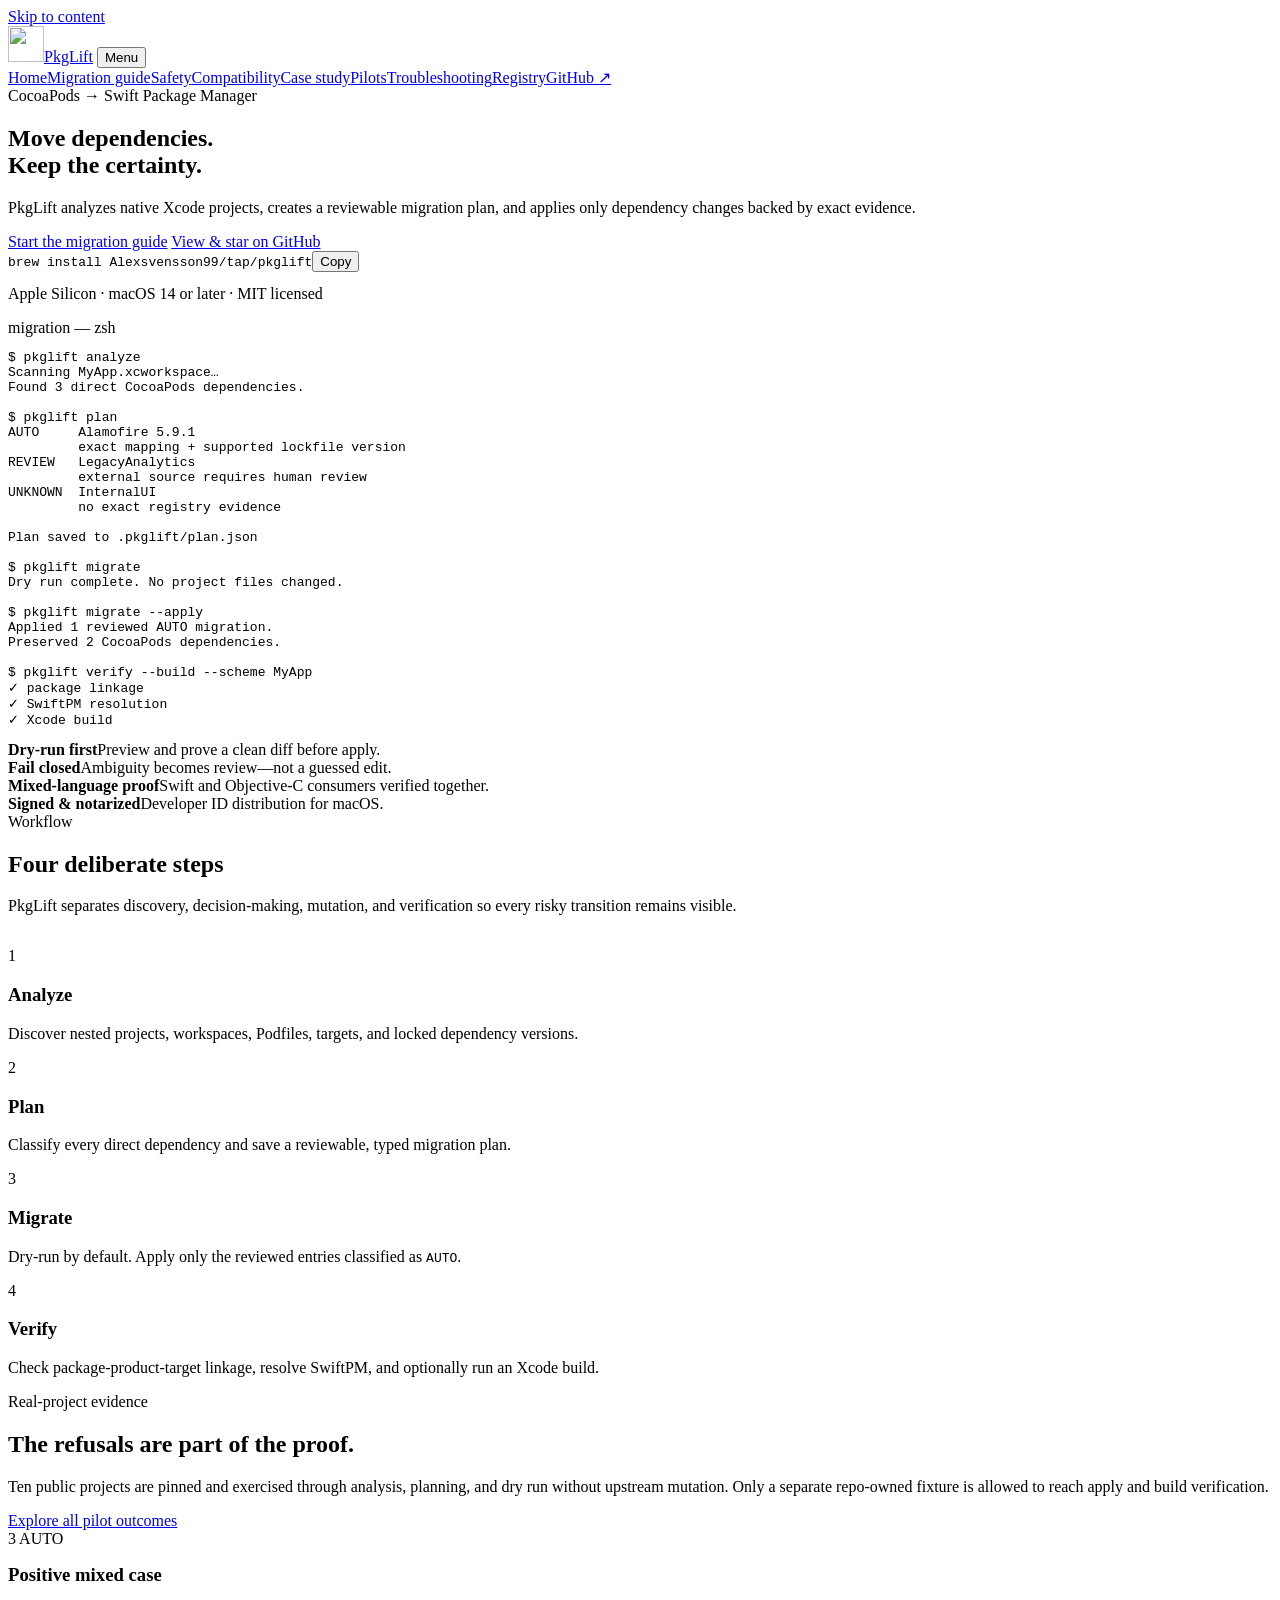
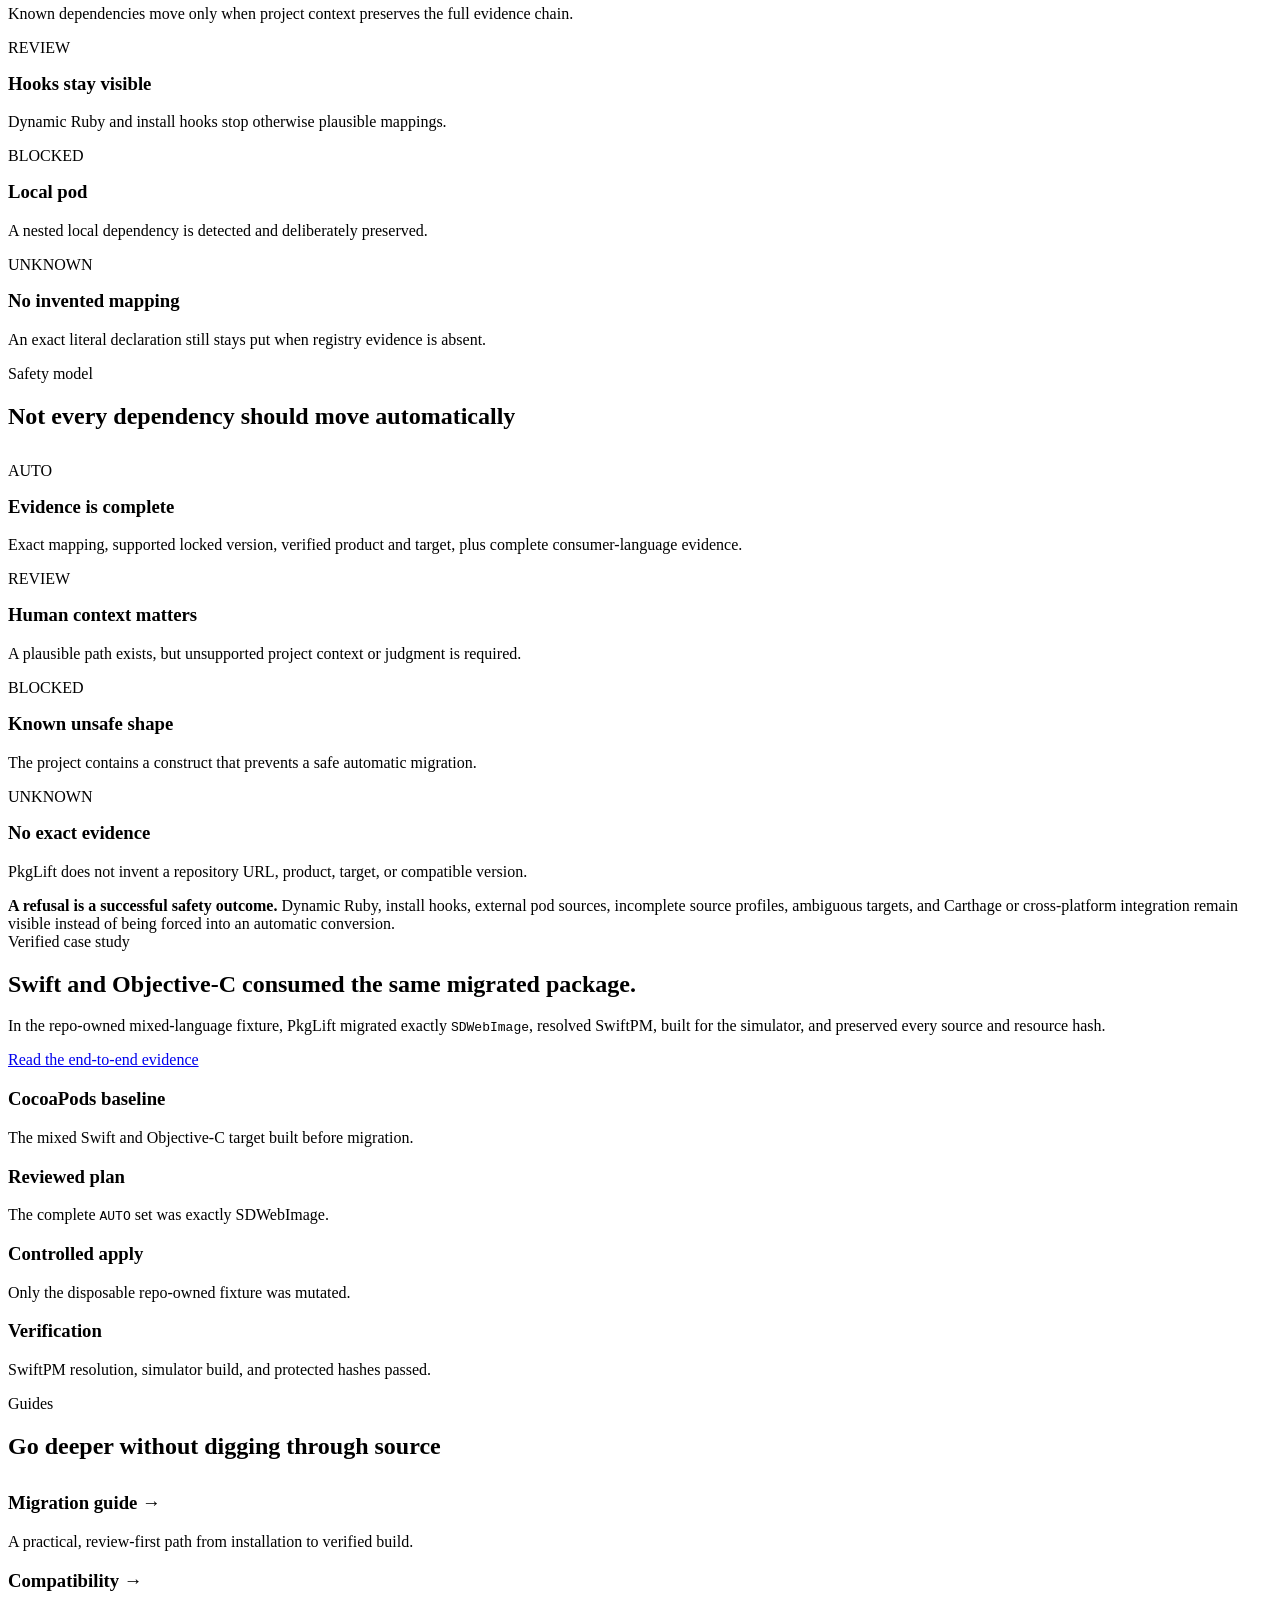
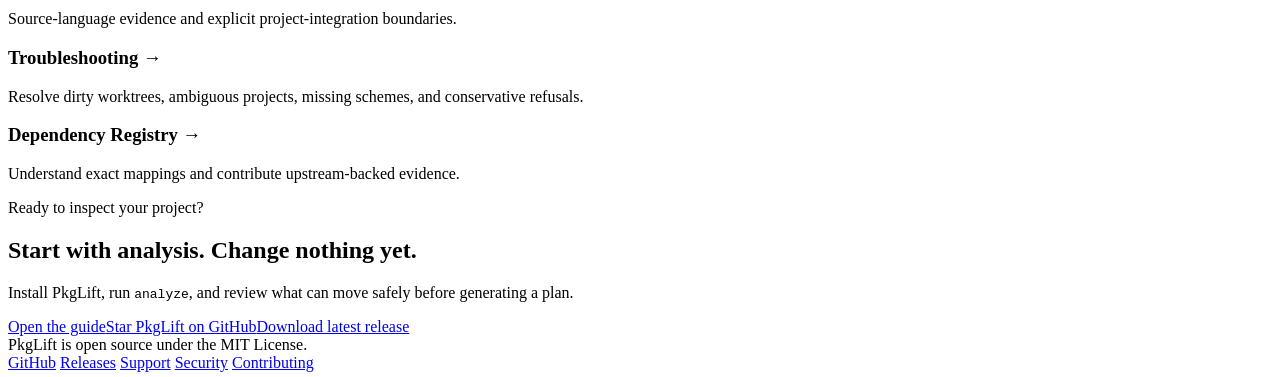
==== site/index.html @ 92e5f60e "docs: strengthen discovery and pilot evidence" ====
<!doctype html>
<html lang="en">
<head>
  <meta charset="utf-8">
  <meta name="viewport" content="width=device-width, initial-scale=1">
  <title>PkgLift — Safe CocoaPods to SwiftPM migration</title>
  <meta name="description" content="Partially migrate supported CocoaPods dependencies in native Xcode projects with reviewable plans, conservative safety checks, dry runs, and build verification.">
  <meta name="theme-color" content="#0a0f15">
  <meta name="color-scheme" content="dark light">
  <link rel="canonical" href="https://www.svensson.design/PkgLift/">
  <link rel="icon" href="/PkgLift/assets/favicon.svg" type="image/svg+xml">
  <link rel="manifest" href="/PkgLift/site.webmanifest">
  <link rel="stylesheet" href="/PkgLift/assets/styles.css">
  <meta property="og:type" content="website">
  <meta property="og:site_name" content="PkgLift">
  <meta property="og:title" content="PkgLift — Safe CocoaPods to SwiftPM migration">
  <meta property="og:description" content="Partially migrate supported CocoaPods dependencies in native Xcode projects with reviewable plans, conservative safety checks, dry runs, and build verification.">
  <meta property="og:url" content="https://www.svensson.design/PkgLift/">
  <meta property="og:image" content="https://www.svensson.design/PkgLift/assets/social-card.png">
  <meta property="og:image:width" content="1200">
  <meta property="og:image:height" content="630">
  <meta property="og:image:alt" content="PkgLift — safe CocoaPods to Swift Package Manager migration">
  <meta name="twitter:card" content="summary_large_image">
  <meta name="twitter:title" content="PkgLift — Safe CocoaPods to SwiftPM migration">
  <meta name="twitter:description" content="Partially migrate supported CocoaPods dependencies in native Xcode projects with reviewable plans, conservative safety checks, dry runs, and build verification.">
  <meta name="twitter:image" content="https://www.svensson.design/PkgLift/assets/social-card.png">
  <meta name="twitter:image:alt" content="PkgLift — safe CocoaPods to Swift Package Manager migration">
  <script type="application/ld+json">{
  "@context": "https://schema.org",
  "@type": "SoftwareApplication",
  "name": "PkgLift",
  "applicationCategory": "DeveloperApplication",
  "operatingSystem": "macOS 14 or later on Apple Silicon",
  "softwareVersion": "0.3.0",
  "description": "A conservative command-line tool for partial CocoaPods-to-SwiftPM migration in native Xcode projects.",
  "url": "https://www.svensson.design/PkgLift/",
  "downloadUrl": "https://github.com/Alexsvensson99/PkgLift/releases/latest",
  "codeRepository": "https://github.com/Alexsvensson99/PkgLift",
  "license": "https://opensource.org/license/mit"
}</script>
  <script src="/PkgLift/assets/site.js" defer></script>
</head>
<body>
<a class="skip-link" href="#main">Skip to content</a>
<header class="site-header">
  <div class="header-inner">
    <a class="brand" href="/PkgLift/" aria-label="PkgLift home"><img src="/PkgLift/assets/logo.svg" alt="" width="36" height="36"><span>PkgLift</span></a>
    <button class="nav-toggle" type="button" data-nav-toggle aria-expanded="false" aria-controls="site-navigation">Menu</button>
    <nav class="site-nav" id="site-navigation" data-nav aria-label="Primary navigation"><a href="/PkgLift/" aria-current="page">Home</a><a href="/PkgLift/cocoapods-to-swiftpm/">Migration guide</a><a href="/PkgLift/safe-migration/">Safety</a><a href="/PkgLift/compatibility/">Compatibility</a><a href="/PkgLift/case-study/">Case study</a><a href="/PkgLift/pilots/">Pilots</a><a href="/PkgLift/troubleshooting/">Troubleshooting</a><a href="/PkgLift/registry/">Registry</a><a class="github-link" href="https://github.com/Alexsvensson99/PkgLift">GitHub ↗</a></nav>
  </div>
</header>
<main id="main">
<section class="hero">
  <div class="container hero-grid">
    <div>
      <div class="eyebrow">CocoaPods → Swift Package Manager</div>
      <h1>Move dependencies.<br><span>Keep the certainty.</span></h1>
      <p class="lead">PkgLift analyzes native Xcode projects, creates a reviewable migration plan, and applies only dependency changes backed by exact evidence.</p>
      <div class="hero-actions">
        <a class="button button-primary" href="/PkgLift/cocoapods-to-swiftpm/">Start the migration guide</a>
        <a class="button" href="https://github.com/Alexsvensson99/PkgLift">View &amp; star on GitHub</a>
      </div>
      <div class="command-card"><code>brew install Alexsvensson99/tap/pkglift</code><button class="copy-button" type="button" data-copy="brew install Alexsvensson99/tap/pkglift">Copy</button></div>
      <p class="fine-print" style="margin-top:.8rem">Apple Silicon · macOS 14 or later · MIT licensed</p>
    </div>
    <div class="terminal" aria-label="Example PkgLift terminal session">
      <div class="terminal-bar"><span class="dot"></span><span class="dot"></span><span class="dot"></span><span class="terminal-title">migration — zsh</span></div>
      <pre><span class="prompt">$</span> pkglift analyze
<span class="dim">Scanning MyApp.xcworkspace…</span>
Found 3 direct CocoaPods dependencies.

<span class="prompt">$</span> pkglift plan
<span class="auto">AUTO</span>     Alamofire 5.9.1
         exact mapping + supported lockfile version
<span class="review">REVIEW</span>   LegacyAnalytics
         external source requires human review
<span class="unknown">UNKNOWN</span>  InternalUI
         no exact registry evidence

Plan saved to .pkglift/plan.json

<span class="prompt">$</span> pkglift migrate
Dry run complete. No project files changed.

<span class="prompt">$</span> pkglift migrate --apply
Applied 1 reviewed AUTO migration.
Preserved 2 CocoaPods dependencies.

<span class="prompt">$</span> pkglift verify --build --scheme MyApp
✓ package linkage
✓ SwiftPM resolution
✓ Xcode build</pre>
    </div>
  </div>
</section>
<section class="section-tight">
  <div class="container proof-grid" aria-label="Project qualities">
    <div class="proof-item"><strong>Dry-run first</strong><span>Preview and prove a clean diff before apply.</span></div>
    <div class="proof-item"><strong>Fail closed</strong><span>Ambiguity becomes review—not a guessed edit.</span></div>
    <div class="proof-item"><strong>Mixed-language proof</strong><span>Swift and Objective-C consumers verified together.</span></div>
    <div class="proof-item"><strong>Signed & notarized</strong><span>Developer ID distribution for macOS.</span></div>
  </div>
</section>
<section class="section">
  <div class="container">
    <div class="eyebrow">Workflow</div>
    <h2>Four deliberate steps</h2>
    <p class="lead">PkgLift separates discovery, decision-making, mutation, and verification so every risky transition remains visible.</p>
    <div class="grid-4" style="margin-top:2rem">
      <article class="card"><div class="card-number">1</div><h3>Analyze</h3><p class="subtle">Discover nested projects, workspaces, Podfiles, targets, and locked dependency versions.</p></article>
      <article class="card"><div class="card-number">2</div><h3>Plan</h3><p class="subtle">Classify every direct dependency and save a reviewable, typed migration plan.</p></article>
      <article class="card"><div class="card-number">3</div><h3>Migrate</h3><p class="subtle">Dry-run by default. Apply only the reviewed entries classified as <code>AUTO</code>.</p></article>
      <article class="card"><div class="card-number">4</div><h3>Verify</h3><p class="subtle">Check package-product-target linkage, resolve SwiftPM, and optionally run an Xcode build.</p></article>
    </div>
  </div>
</section>
<section class="section section-border">
  <div class="container grid-2" style="align-items:center">
    <div>
      <div class="eyebrow">Real-project evidence</div>
      <h2>The refusals are part of the proof.</h2>
      <p class="lead">Ten public projects are pinned and exercised through analysis, planning, and dry run without upstream mutation. Only a separate repo-owned fixture is allowed to reach apply and build verification.</p>
      <a class="button" href="/PkgLift/pilots/">Explore all pilot outcomes</a>
    </div>
    <div class="grid-2">
      <div class="card"><span class="tag tag-auto">3 AUTO</span><h3 style="margin-top:1rem">Positive mixed case</h3><p class="subtle">Known dependencies move only when project context preserves the full evidence chain.</p></div>
      <div class="card"><span class="tag tag-review">REVIEW</span><h3 style="margin-top:1rem">Hooks stay visible</h3><p class="subtle">Dynamic Ruby and install hooks stop otherwise plausible mappings.</p></div>
      <div class="card"><span class="tag tag-blocked">BLOCKED</span><h3 style="margin-top:1rem">Local pod</h3><p class="subtle">A nested local dependency is detected and deliberately preserved.</p></div>
      <div class="card"><span class="tag tag-unknown">UNKNOWN</span><h3 style="margin-top:1rem">No invented mapping</h3><p class="subtle">An exact literal declaration still stays put when registry evidence is absent.</p></div>
    </div>
  </div>
</section>
<section class="section section-border">
  <div class="container">
    <div class="eyebrow">Safety model</div>
    <h2>Not every dependency should move automatically</h2>
    <div class="grid-4" style="margin-top:2rem">
      <article class="card"><span class="tag tag-auto">AUTO</span><h3 style="margin-top:1rem">Evidence is complete</h3><p class="subtle">Exact mapping, supported locked version, verified product and target, plus complete consumer-language evidence.</p></article>
      <article class="card"><span class="tag tag-review">REVIEW</span><h3 style="margin-top:1rem">Human context matters</h3><p class="subtle">A plausible path exists, but unsupported project context or judgment is required.</p></article>
      <article class="card"><span class="tag tag-blocked">BLOCKED</span><h3 style="margin-top:1rem">Known unsafe shape</h3><p class="subtle">The project contains a construct that prevents a safe automatic migration.</p></article>
      <article class="card"><span class="tag tag-unknown">UNKNOWN</span><h3 style="margin-top:1rem">No exact evidence</h3><p class="subtle">PkgLift does not invent a repository URL, product, target, or compatible version.</p></article>
    </div>
    <div class="callout callout-warning" style="margin-top:1rem"><strong>A refusal is a successful safety outcome.</strong> Dynamic Ruby, install hooks, external pod sources, incomplete source profiles, ambiguous targets, and Carthage or cross-platform integration remain visible instead of being forced into an automatic conversion.</div>
  </div>
</section>
<section class="section section-border">
  <div class="container grid-2" style="align-items:center">
    <div>
      <div class="eyebrow">Verified case study</div>
      <h2>Swift and Objective-C consumed the same migrated package.</h2>
      <p class="lead">In the repo-owned mixed-language fixture, PkgLift migrated exactly <code>SDWebImage</code>, resolved SwiftPM, built for the simulator, and preserved every source and resource hash.</p>
      <a class="button" href="/PkgLift/case-study/">Read the end-to-end evidence</a>
    </div>
    <div class="card">
      <div class="timeline">
        <div class="timeline-item"><h3>CocoaPods baseline</h3><p class="subtle">The mixed Swift and Objective-C target built before migration.</p></div>
        <div class="timeline-item"><h3>Reviewed plan</h3><p class="subtle">The complete <code>AUTO</code> set was exactly SDWebImage.</p></div>
        <div class="timeline-item"><h3>Controlled apply</h3><p class="subtle">Only the disposable repo-owned fixture was mutated.</p></div>
        <div class="timeline-item"><h3>Verification</h3><p class="subtle">SwiftPM resolution, simulator build, and protected hashes passed.</p></div>
      </div>
    </div>
  </div>
</section>
<section class="section section-border">
  <div class="container">
    <div class="eyebrow">Guides</div><h2>Go deeper without digging through source</h2>
    <div class="grid-4" style="margin-top:2rem">
      <a class="card" href="/PkgLift/cocoapods-to-swiftpm/" style="text-decoration:none;color:inherit"><h3>Migration guide →</h3><p class="subtle">A practical, review-first path from installation to verified build.</p></a>
      <a class="card" href="/PkgLift/compatibility/" style="text-decoration:none;color:inherit"><h3>Compatibility →</h3><p class="subtle">Source-language evidence and explicit project-integration boundaries.</p></a>
      <a class="card" href="/PkgLift/troubleshooting/" style="text-decoration:none;color:inherit"><h3>Troubleshooting →</h3><p class="subtle">Resolve dirty worktrees, ambiguous projects, missing schemes, and conservative refusals.</p></a>
      <a class="card" href="/PkgLift/registry/" style="text-decoration:none;color:inherit"><h3>Dependency Registry →</h3><p class="subtle">Understand exact mappings and contribute upstream-backed evidence.</p></a>
    </div>
  </div>
</section>
<section class="section">
  <div class="container cta">
    <div class="eyebrow">Ready to inspect your project?</div>
    <h2>Start with analysis. Change nothing yet.</h2>
    <p class="lead">Install PkgLift, run <code>analyze</code>, and review what can move safely before generating a plan.</p>
    <div class="hero-actions"><a class="button button-primary" href="/PkgLift/cocoapods-to-swiftpm/">Open the guide</a><a class="button" href="https://github.com/Alexsvensson99/PkgLift">Star PkgLift on GitHub</a><a class="button" href="https://github.com/Alexsvensson99/PkgLift/releases/latest">Download latest release</a></div>
  </div>
</section>
</main>
<footer class="site-footer">
  <div class="container footer-inner">
    <div>PkgLift is open source under the MIT License.</div>
    <div class="footer-links">
      <a href="https://github.com/Alexsvensson99/PkgLift">GitHub</a>
      <a href="https://github.com/Alexsvensson99/PkgLift/releases/latest">Releases</a>
      <a href="https://github.com/Alexsvensson99/PkgLift/blob/main/SUPPORT.md">Support</a>
      <a href="https://github.com/Alexsvensson99/PkgLift/blob/main/SECURITY.md">Security</a>
      <a href="https://github.com/Alexsvensson99/PkgLift/blob/main/CONTRIBUTING.md">Contributing</a>
    </div>
  </div>
</footer>
</body>
</html>
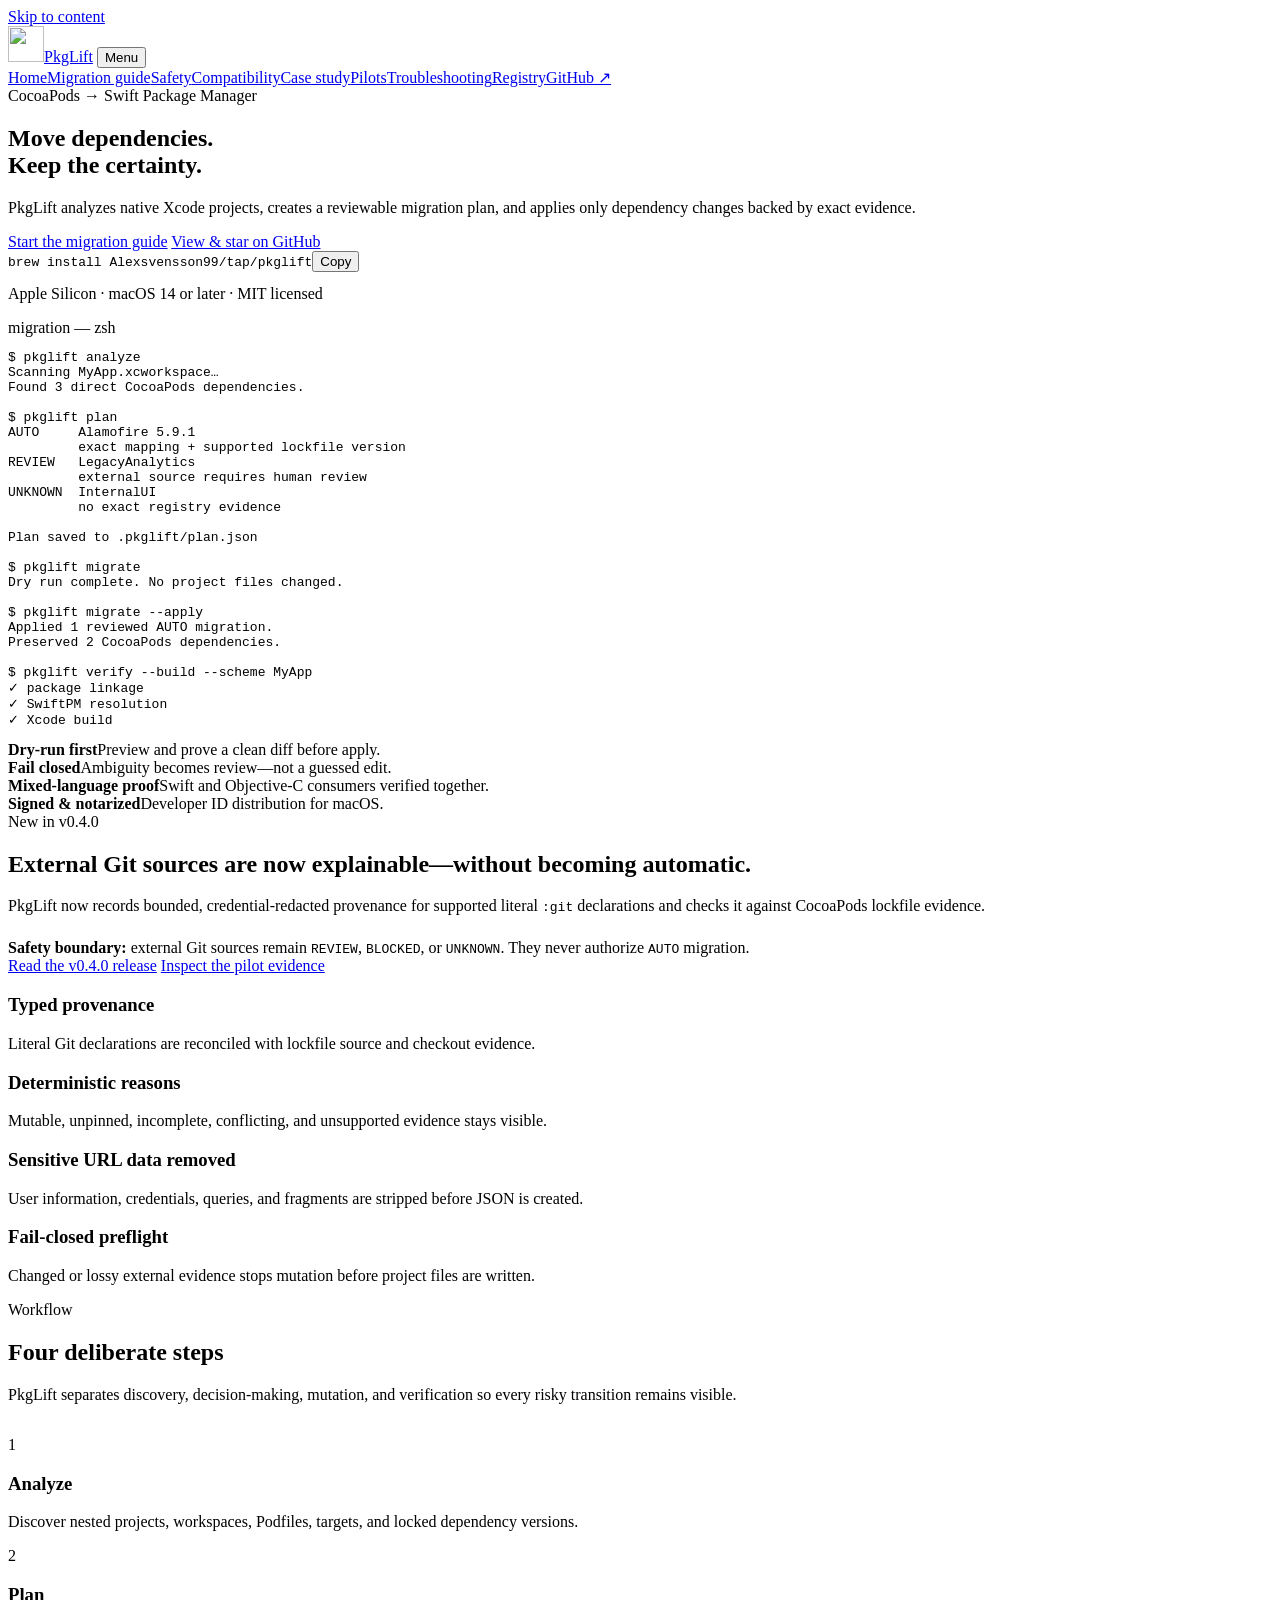
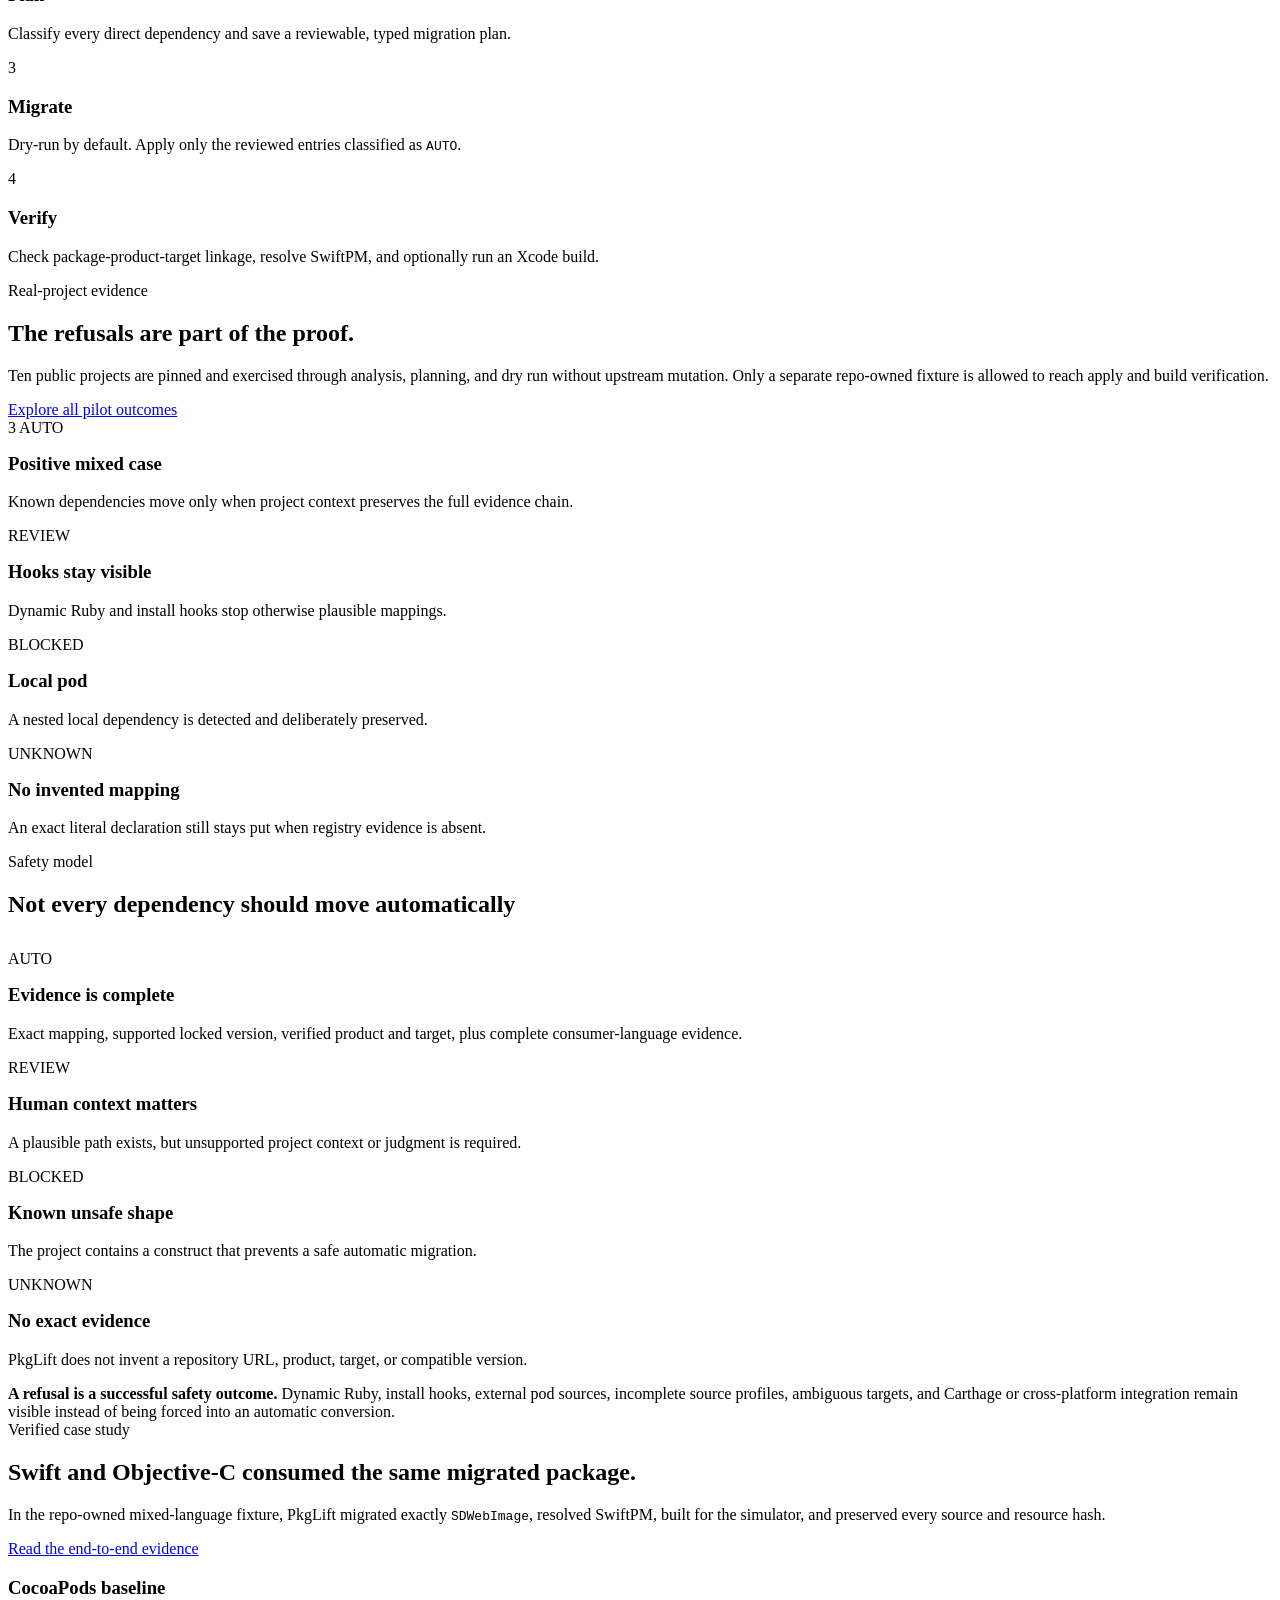
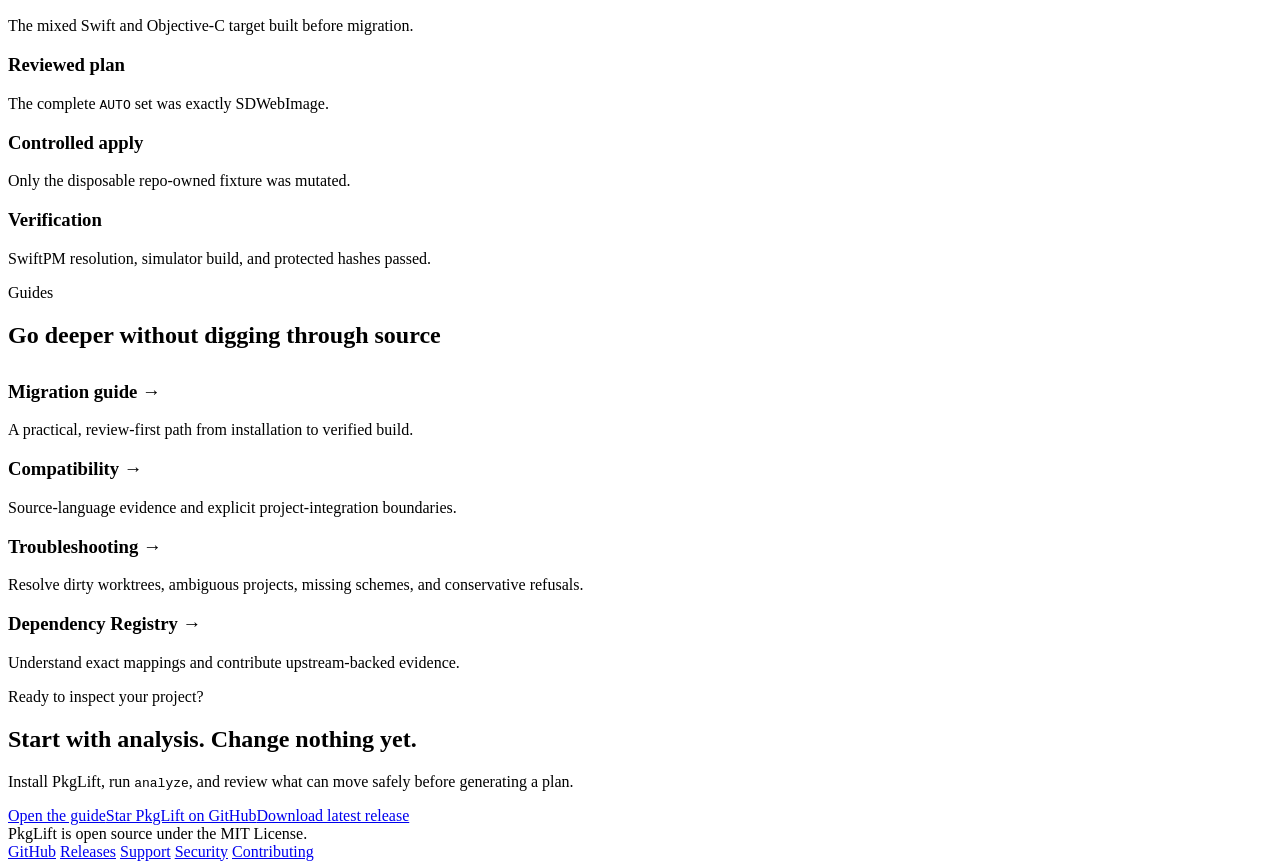
==== commit 3ebd485c: "docs: highlight PkgLift 0.4.0 on the website Added a new section detailing features in version 0.4.0" ====
--- a/site/index.html
+++ b/site/index.html
@@ -31,7 +31,7 @@
   "name": "PkgLift",
   "applicationCategory": "DeveloperApplication",
   "operatingSystem": "macOS 14 or later on Apple Silicon",
-  "softwareVersion": "0.3.0",
+  "softwareVersion": "0.4.0",
   "description": "A conservative command-line tool for partial CocoaPods-to-SwiftPM migration in native Xcode projects.",
   "url": "https://www.svensson.design/PkgLift/",
   "downloadUrl": "https://github.com/Alexsvensson99/PkgLift/releases/latest",
@@ -101,6 +101,26 @@
     <div class="proof-item"><strong>Signed & notarized</strong><span>Developer ID distribution for macOS.</span></div>
   </div>
 </section>
+<section class="section section-border" aria-labelledby="new-in-v040">
+  <div class="container grid-2 v040-grid" style="align-items:center">
+    <div>
+      <div class="eyebrow">New in v0.4.0</div>
+      <h2 id="new-in-v040">External Git sources are now explainable—without becoming automatic.</h2>
+      <p class="lead">PkgLift now records bounded, credential-redacted provenance for supported literal <code>:git</code> declarations and checks it against CocoaPods lockfile evidence.</p>
+      <div class="callout callout-warning" style="margin-top:1.5rem"><strong>Safety boundary:</strong> external Git sources remain <code>REVIEW</code>, <code>BLOCKED</code>, or <code>UNKNOWN</code>. They never authorize <code>AUTO</code> migration.</div>
+      <div class="hero-actions">
+        <a class="button button-primary" href="https://github.com/Alexsvensson99/PkgLift/releases/tag/v0.4.0">Read the v0.4.0 release</a>
+        <a class="button" href="/PkgLift/pilots/">Inspect the pilot evidence</a>
+      </div>
+    </div>
+    <div class="grid-2">
+      <div class="card"><h3>Typed provenance</h3><p class="subtle">Literal Git declarations are reconciled with lockfile source and checkout evidence.</p></div>
+      <div class="card"><h3>Deterministic reasons</h3><p class="subtle">Mutable, unpinned, incomplete, conflicting, and unsupported evidence stays visible.</p></div>
+      <div class="card"><h3>Sensitive URL data removed</h3><p class="subtle">User information, credentials, queries, and fragments are stripped before JSON is created.</p></div>
+      <div class="card"><h3>Fail-closed preflight</h3><p class="subtle">Changed or lossy external evidence stops mutation before project files are written.</p></div>
+    </div>
+  </div>
+</section>
 <section class="section">
   <div class="container">
     <div class="eyebrow">Workflow</div>
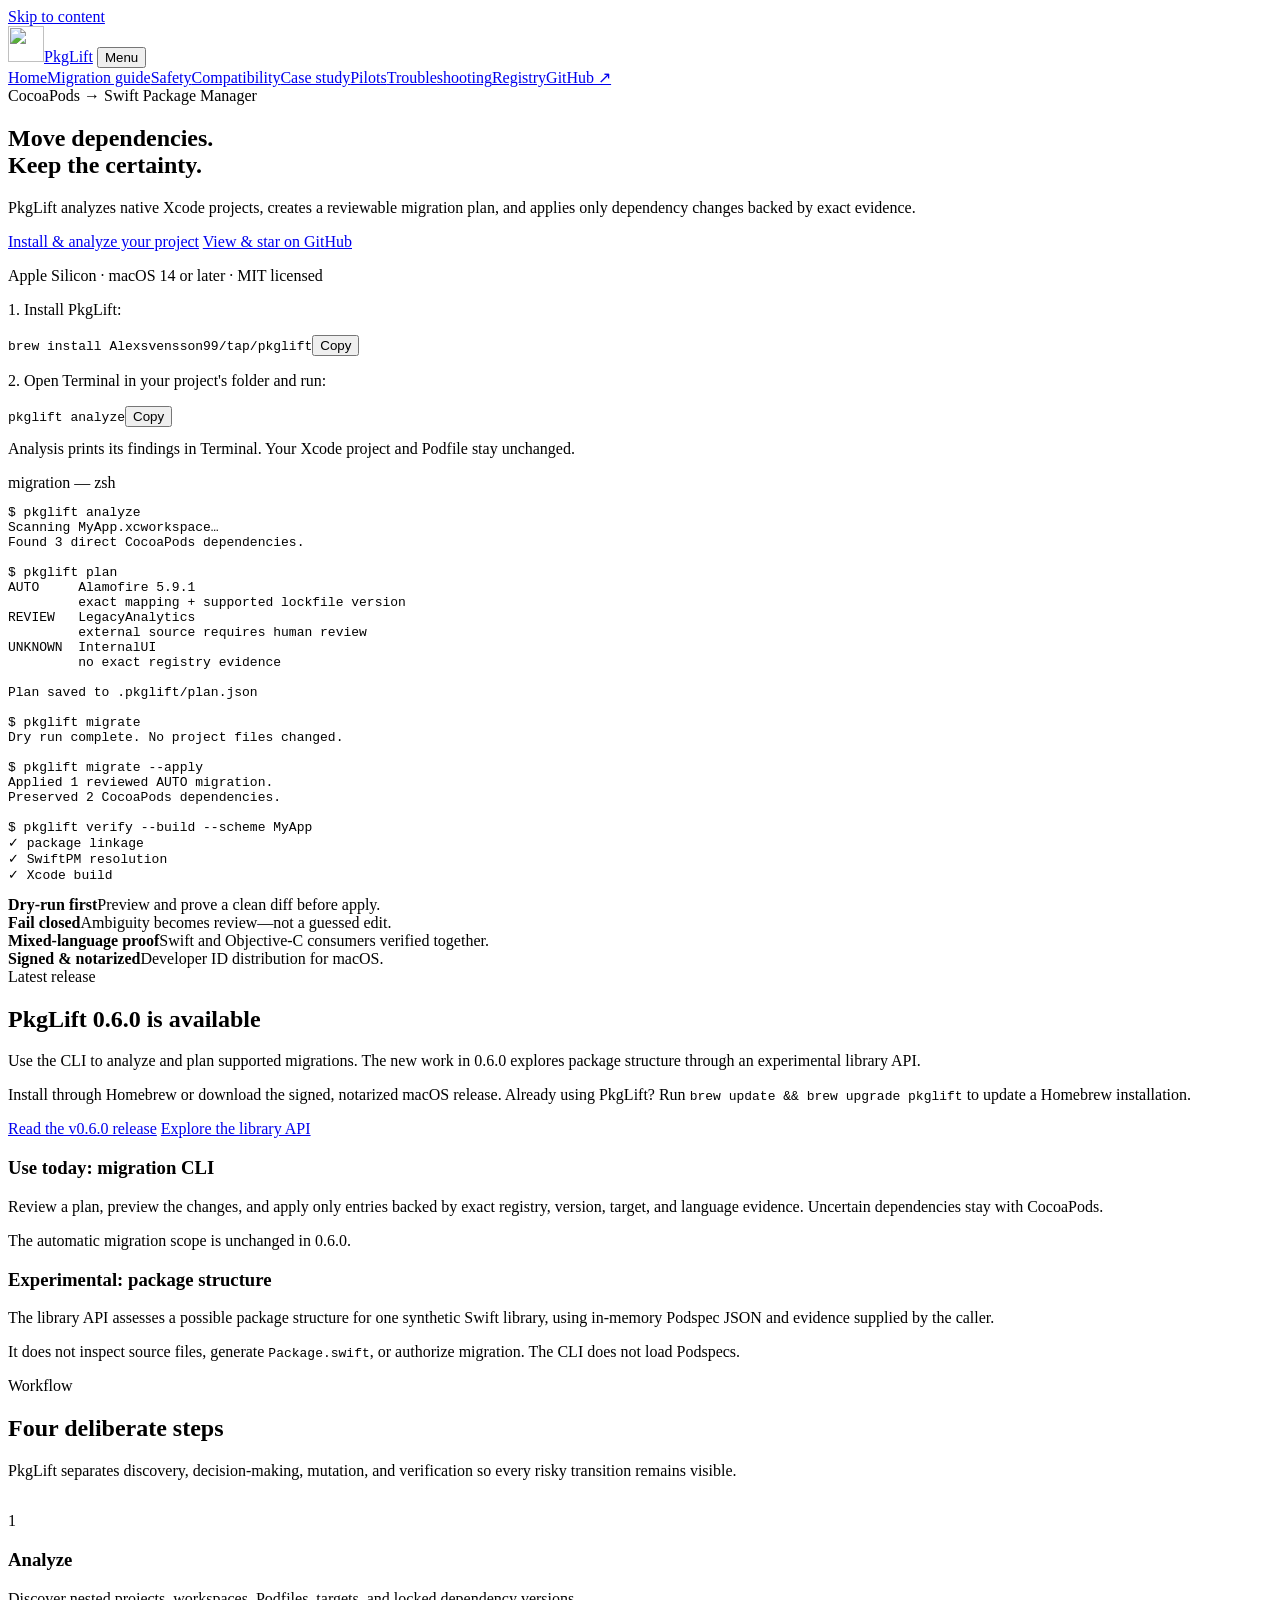
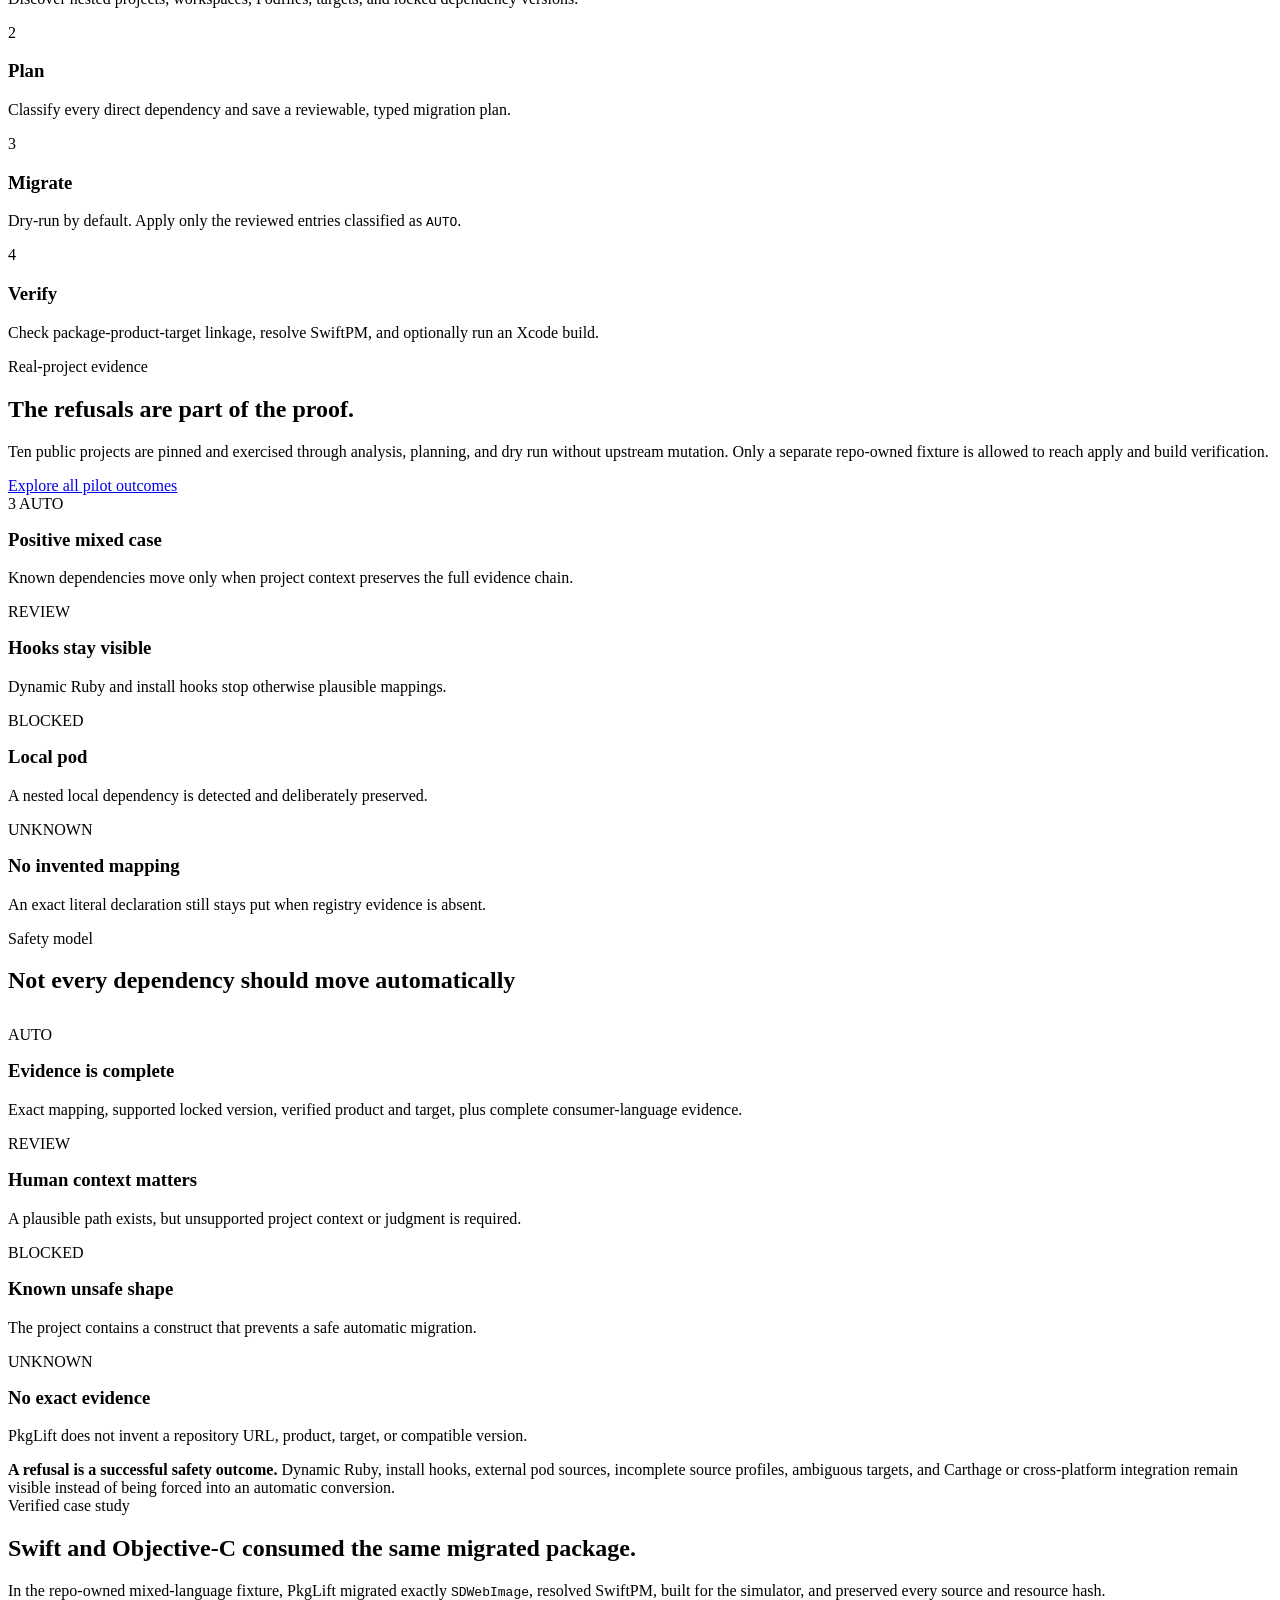
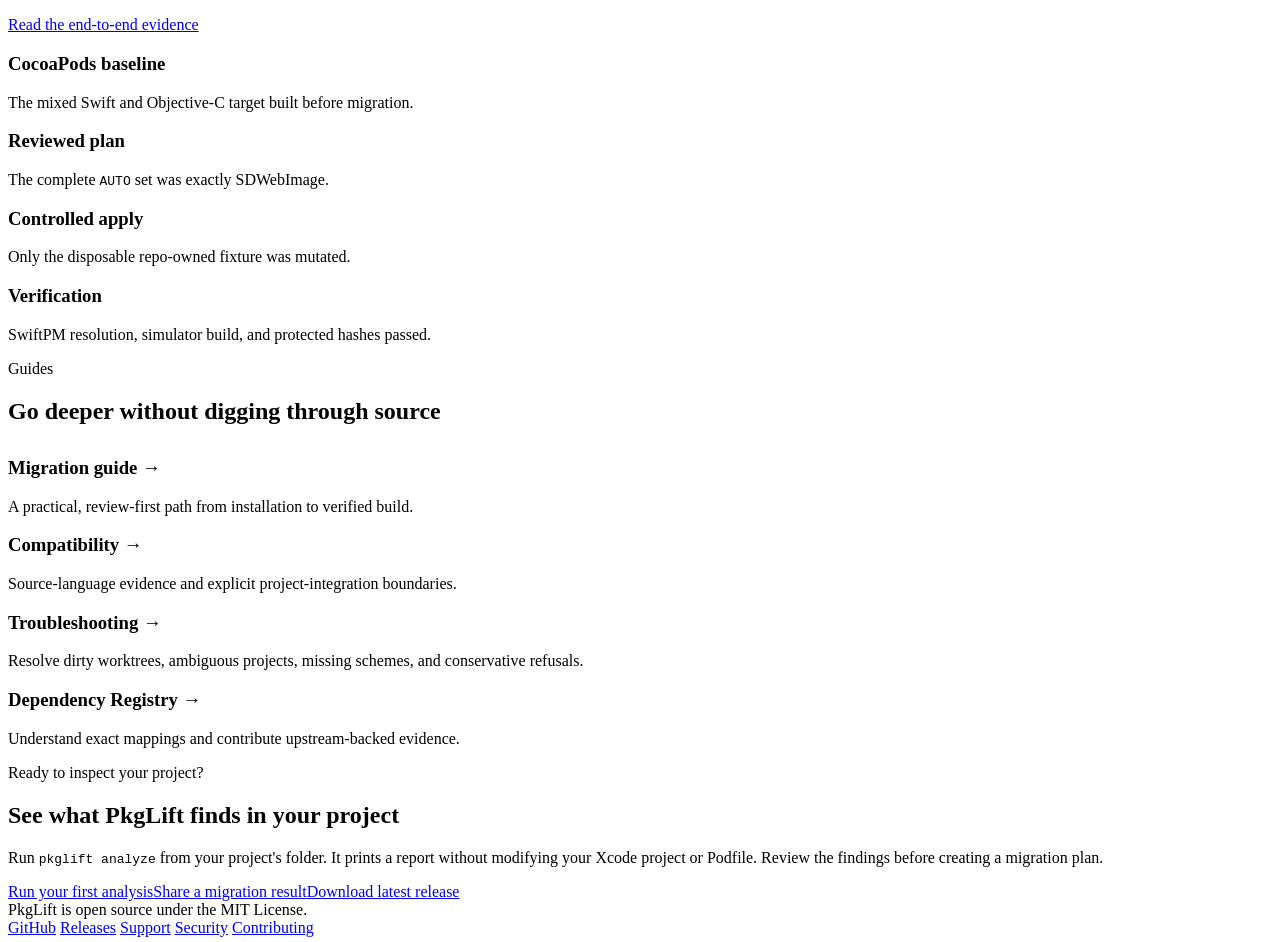
==== commit b58a7fcd: "site: update v0.6.0 release and first analysis" ====
--- a/site/index.html
+++ b/site/index.html
@@ -31,7 +31,7 @@
   "name": "PkgLift",
   "applicationCategory": "DeveloperApplication",
   "operatingSystem": "macOS 14 or later on Apple Silicon",
-  "softwareVersion": "0.4.0",
+  "softwareVersion": "0.6.0",
   "description": "A conservative command-line tool for partial CocoaPods-to-SwiftPM migration in native Xcode projects.",
   "url": "https://www.svensson.design/PkgLift/",
   "downloadUrl": "https://github.com/Alexsvensson99/PkgLift/releases/latest",
@@ -57,11 +57,15 @@
       <h1>Move dependencies.<br><span>Keep the certainty.</span></h1>
       <p class="lead">PkgLift analyzes native Xcode projects, creates a reviewable migration plan, and applies only dependency changes backed by exact evidence.</p>
       <div class="hero-actions">
-        <a class="button button-primary" href="/PkgLift/cocoapods-to-swiftpm/">Start the migration guide</a>
+        <a class="button button-primary" href="/PkgLift/cocoapods-to-swiftpm/#install">Install &amp; analyze your project</a>
         <a class="button" href="https://github.com/Alexsvensson99/PkgLift">View &amp; star on GitHub</a>
       </div>
-      <div class="command-card"><code>brew install Alexsvensson99/tap/pkglift</code><button class="copy-button" type="button" data-copy="brew install Alexsvensson99/tap/pkglift">Copy</button></div>
-      <p class="fine-print" style="margin-top:.8rem">Apple Silicon · macOS 14 or later · MIT licensed</p>
+      <p class="fine-print">Apple Silicon · macOS 14 or later · MIT licensed</p>
+      <p>1. Install PkgLift:</p>
+      <div class="command-card"><code>brew install Alexsvensson99/tap/pkglift</code><button class="copy-button" type="button" data-copy="brew install Alexsvensson99/tap/pkglift" aria-label="Copy install command">Copy</button></div>
+      <p style="margin-top:1rem">2. Open Terminal in your project's folder and run:</p>
+      <div class="command-card"><code>pkglift analyze</code><button class="copy-button" type="button" data-copy="pkglift analyze" aria-label="Copy analyze command">Copy</button></div>
+      <p class="fine-print" style="margin-top:.8rem">Analysis prints its findings in Terminal. Your Xcode project and Podfile stay unchanged.</p>
     </div>
     <div class="terminal" aria-label="Example PkgLift terminal session">
       <div class="terminal-bar"><span class="dot"></span><span class="dot"></span><span class="dot"></span><span class="terminal-title">migration — zsh</span></div>
@@ -101,23 +105,21 @@
     <div class="proof-item"><strong>Signed & notarized</strong><span>Developer ID distribution for macOS.</span></div>
   </div>
 </section>
-<section class="section section-border" aria-labelledby="new-in-v040">
-  <div class="container grid-2 v040-grid" style="align-items:center">
-    <div>
-      <div class="eyebrow">New in v0.4.0</div>
-      <h2 id="new-in-v040">External Git sources are now explainable—without becoming automatic.</h2>
-      <p class="lead">PkgLift now records bounded, credential-redacted provenance for supported literal <code>:git</code> declarations and checks it against CocoaPods lockfile evidence.</p>
-      <div class="callout callout-warning" style="margin-top:1.5rem"><strong>Safety boundary:</strong> external Git sources remain <code>REVIEW</code>, <code>BLOCKED</code>, or <code>UNKNOWN</code>. They never authorize <code>AUTO</code> migration.</div>
+<section class="section section-border" aria-labelledby="latest-release">
+  <div class="container grid-2 release-grid" style="align-items:center">
+    <div>
+      <div class="eyebrow">Latest release</div>
+      <h2 class="anchor-heading" id="latest-release">PkgLift 0.6.0 is available</h2>
+      <p class="lead">Use the CLI to analyze and plan supported migrations. The new work in 0.6.0 explores package structure through an experimental library API.</p>
+      <p>Install through Homebrew or download the signed, notarized macOS release. Already using PkgLift? Run <code>brew update &amp;&amp; brew upgrade pkglift</code> to update a Homebrew installation.</p>
       <div class="hero-actions">
-        <a class="button button-primary" href="https://github.com/Alexsvensson99/PkgLift/releases/tag/v0.4.0">Read the v0.4.0 release</a>
-        <a class="button" href="/PkgLift/pilots/">Inspect the pilot evidence</a>
+        <a class="button button-primary" href="https://github.com/Alexsvensson99/PkgLift/releases/tag/v0.6.0">Read the v0.6.0 release</a>
+        <a class="button" href="https://github.com/Alexsvensson99/PkgLift/blob/main/Documentation/GeneratedPackageEvidence.md">Explore the library API</a>
       </div>
     </div>
     <div class="grid-2">
-      <div class="card"><h3>Typed provenance</h3><p class="subtle">Literal Git declarations are reconciled with lockfile source and checkout evidence.</p></div>
-      <div class="card"><h3>Deterministic reasons</h3><p class="subtle">Mutable, unpinned, incomplete, conflicting, and unsupported evidence stays visible.</p></div>
-      <div class="card"><h3>Sensitive URL data removed</h3><p class="subtle">User information, credentials, queries, and fragments are stripped before JSON is created.</p></div>
-      <div class="card"><h3>Fail-closed preflight</h3><p class="subtle">Changed or lossy external evidence stops mutation before project files are written.</p></div>
+      <div class="card"><h3>Use today: migration CLI</h3><p class="subtle">Review a plan, preview the changes, and apply only entries backed by exact registry, version, target, and language evidence. Uncertain dependencies stay with CocoaPods.</p><p class="subtle">The automatic migration scope is unchanged in 0.6.0.</p></div>
+      <div class="card"><h3>Experimental: package structure</h3><p class="subtle">The library API assesses a possible package structure for one synthetic Swift library, using in-memory Podspec JSON and evidence supplied by the caller.</p><p class="subtle">It does not inspect source files, generate <code>Package.swift</code>, or authorize migration. The CLI does not load Podspecs.</p></div>
     </div>
   </div>
 </section>
@@ -195,9 +197,9 @@
 <section class="section">
   <div class="container cta">
     <div class="eyebrow">Ready to inspect your project?</div>
-    <h2>Start with analysis. Change nothing yet.</h2>
-    <p class="lead">Install PkgLift, run <code>analyze</code>, and review what can move safely before generating a plan.</p>
-    <div class="hero-actions"><a class="button button-primary" href="/PkgLift/cocoapods-to-swiftpm/">Open the guide</a><a class="button" href="https://github.com/Alexsvensson99/PkgLift">Star PkgLift on GitHub</a><a class="button" href="https://github.com/Alexsvensson99/PkgLift/releases/latest">Download latest release</a></div>
+    <h2>See what PkgLift finds in your project</h2>
+    <p class="lead">Run <code>pkglift analyze</code> from your project's folder. It prints a report without modifying your Xcode project or Podfile. Review the findings before creating a migration plan.</p>
+    <div class="hero-actions"><a class="button button-primary" href="/PkgLift/cocoapods-to-swiftpm/#analyze">Run your first analysis</a><a class="button" href="https://github.com/Alexsvensson99/PkgLift/issues/new?template=migration_report.yml">Share a migration result</a><a class="button" href="https://github.com/Alexsvensson99/PkgLift/releases/latest">Download latest release</a></div>
   </div>
 </section>
 </main>
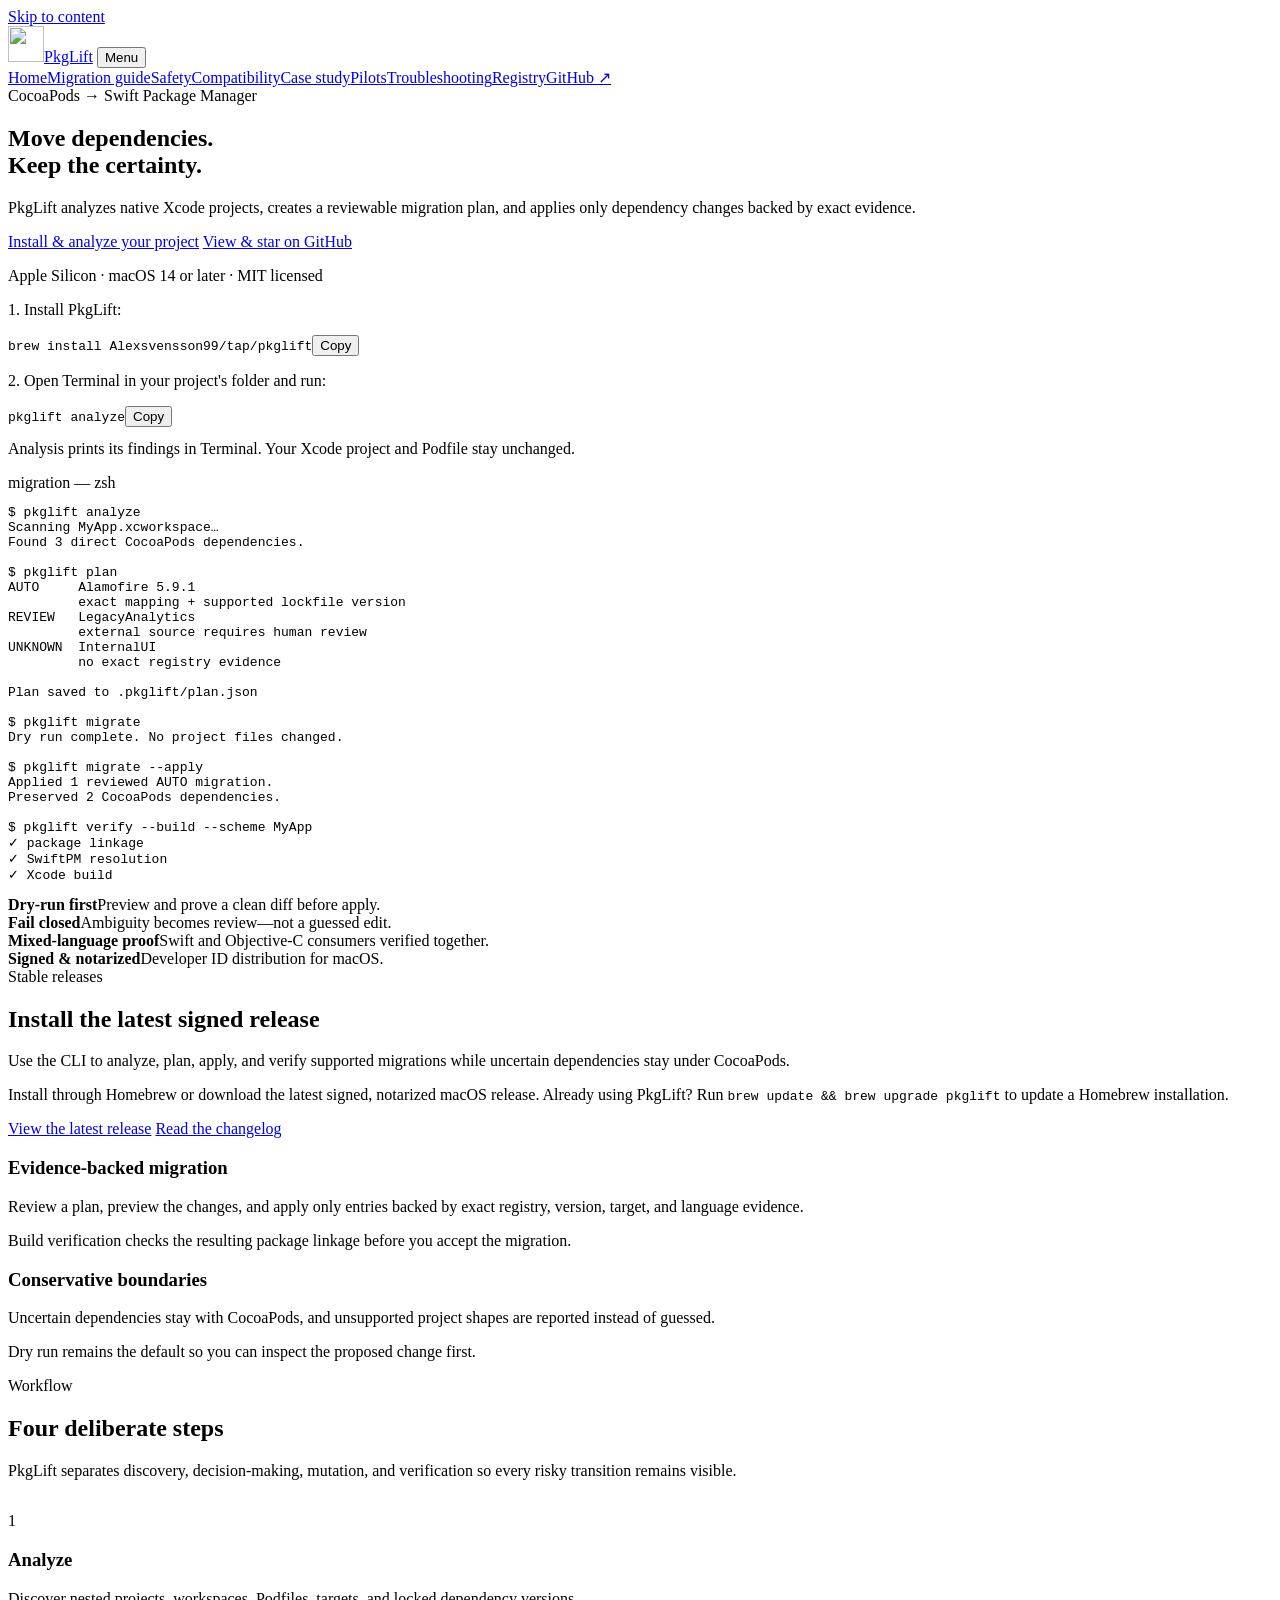
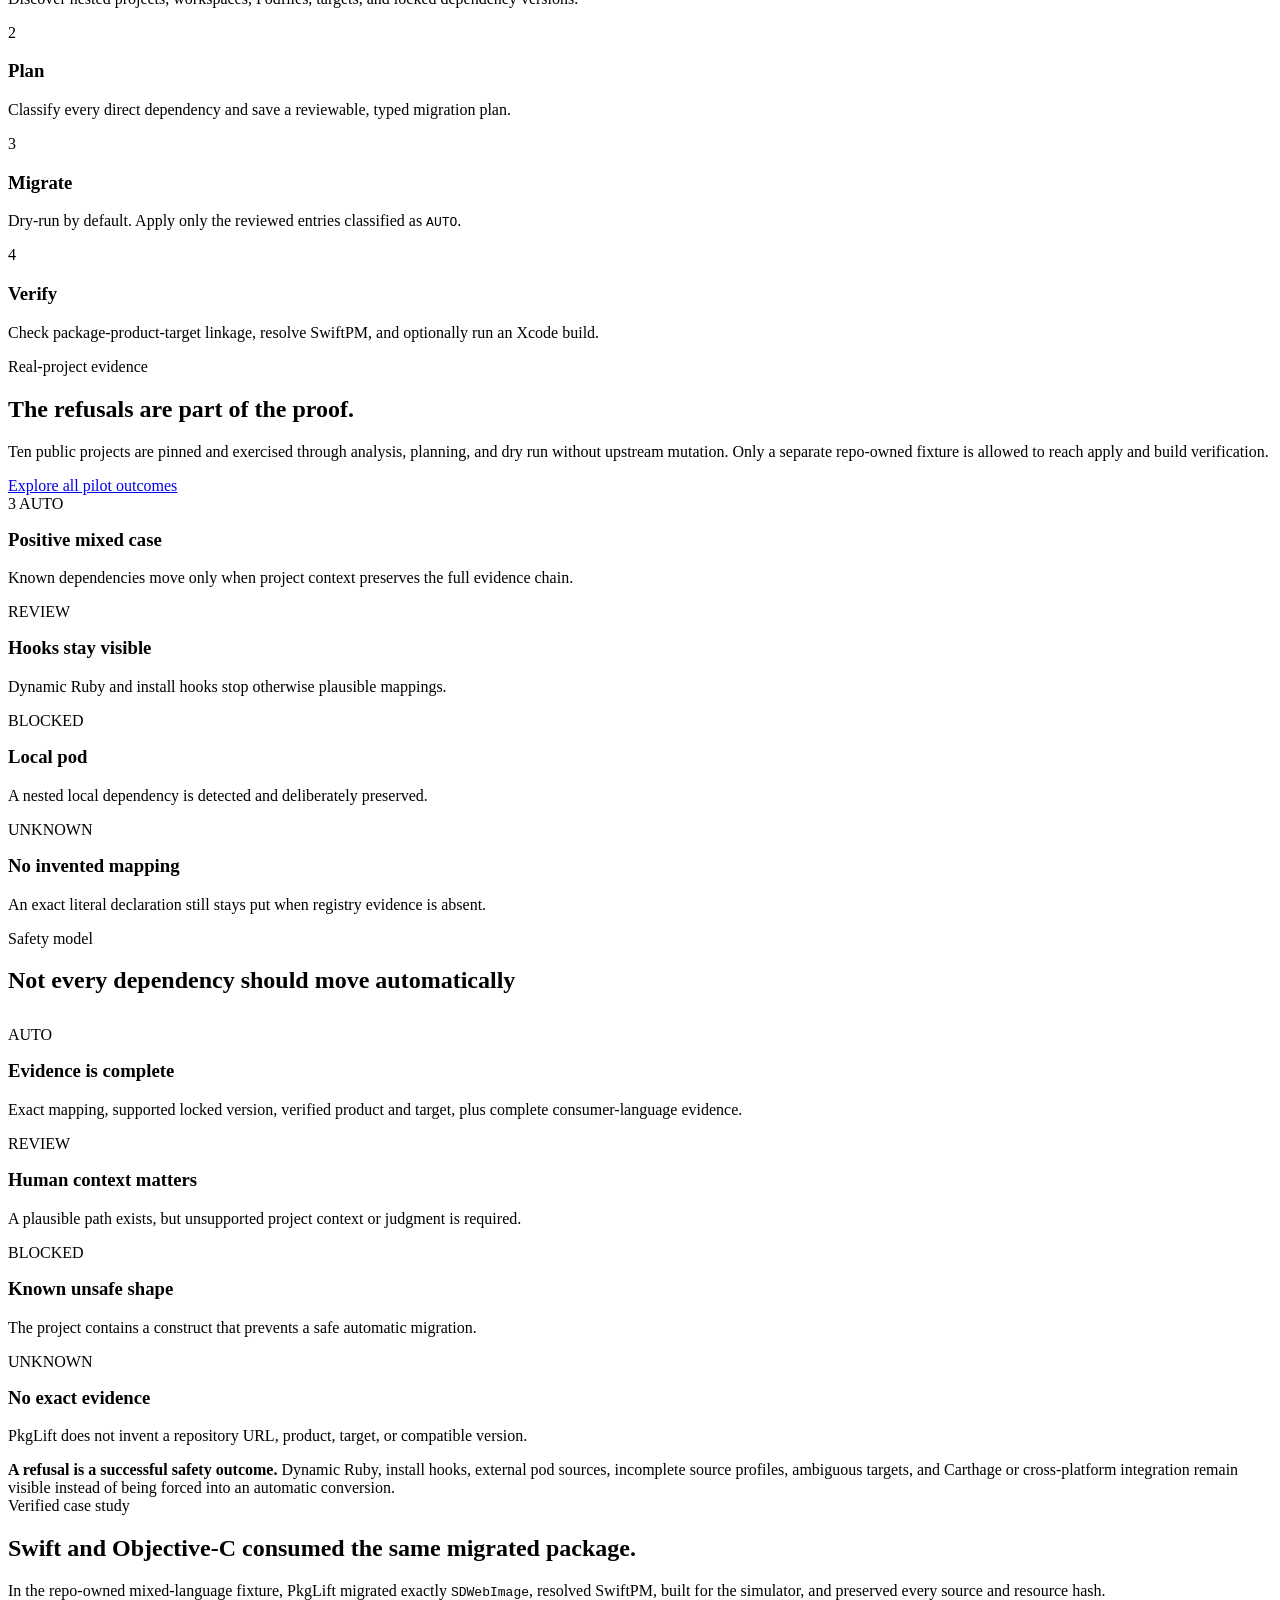
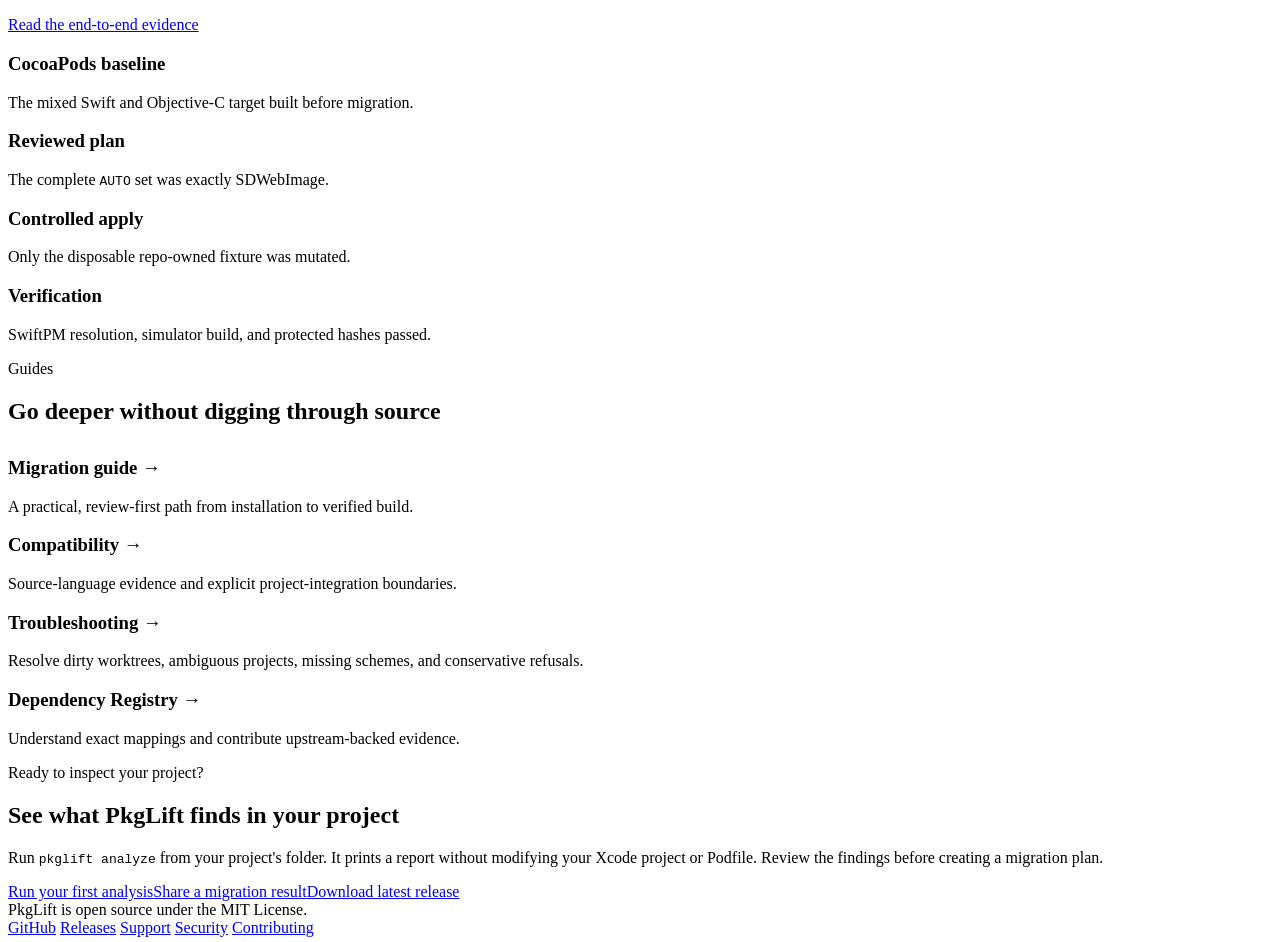
==== commit 0f4ff7c0: "Prepare scoped 1.0 contracts and signed candidate acceptance" ====
--- a/site/index.html
+++ b/site/index.html
@@ -31,7 +31,6 @@
   "name": "PkgLift",
   "applicationCategory": "DeveloperApplication",
   "operatingSystem": "macOS 14 or later on Apple Silicon",
-  "softwareVersion": "0.6.0",
   "description": "A conservative command-line tool for partial CocoaPods-to-SwiftPM migration in native Xcode projects.",
   "url": "https://www.svensson.design/PkgLift/",
   "downloadUrl": "https://github.com/Alexsvensson99/PkgLift/releases/latest",
@@ -108,18 +107,18 @@
 <section class="section section-border" aria-labelledby="latest-release">
   <div class="container grid-2 release-grid" style="align-items:center">
     <div>
-      <div class="eyebrow">Latest release</div>
-      <h2 class="anchor-heading" id="latest-release">PkgLift 0.6.0 is available</h2>
-      <p class="lead">Use the CLI to analyze and plan supported migrations. The new work in 0.6.0 explores package structure through an experimental library API.</p>
-      <p>Install through Homebrew or download the signed, notarized macOS release. Already using PkgLift? Run <code>brew update &amp;&amp; brew upgrade pkglift</code> to update a Homebrew installation.</p>
+      <div class="eyebrow">Stable releases</div>
+      <h2 class="anchor-heading" id="latest-release">Install the latest signed release</h2>
+      <p class="lead">Use the CLI to analyze, plan, apply, and verify supported migrations while uncertain dependencies stay under CocoaPods.</p>
+      <p>Install through Homebrew or download the latest signed, notarized macOS release. Already using PkgLift? Run <code>brew update &amp;&amp; brew upgrade pkglift</code> to update a Homebrew installation.</p>
       <div class="hero-actions">
-        <a class="button button-primary" href="https://github.com/Alexsvensson99/PkgLift/releases/tag/v0.6.0">Read the v0.6.0 release</a>
-        <a class="button" href="https://github.com/Alexsvensson99/PkgLift/blob/main/Documentation/GeneratedPackageEvidence.md">Explore the library API</a>
+        <a class="button button-primary" href="https://github.com/Alexsvensson99/PkgLift/releases/latest">View the latest release</a>
+        <a class="button" href="https://github.com/Alexsvensson99/PkgLift/blob/main/CHANGELOG.md">Read the changelog</a>
       </div>
     </div>
     <div class="grid-2">
-      <div class="card"><h3>Use today: migration CLI</h3><p class="subtle">Review a plan, preview the changes, and apply only entries backed by exact registry, version, target, and language evidence. Uncertain dependencies stay with CocoaPods.</p><p class="subtle">The automatic migration scope is unchanged in 0.6.0.</p></div>
-      <div class="card"><h3>Experimental: package structure</h3><p class="subtle">The library API assesses a possible package structure for one synthetic Swift library, using in-memory Podspec JSON and evidence supplied by the caller.</p><p class="subtle">It does not inspect source files, generate <code>Package.swift</code>, or authorize migration. The CLI does not load Podspecs.</p></div>
+      <div class="card"><h3>Evidence-backed migration</h3><p class="subtle">Review a plan, preview the changes, and apply only entries backed by exact registry, version, target, and language evidence.</p><p class="subtle">Build verification checks the resulting package linkage before you accept the migration.</p></div>
+      <div class="card"><h3>Conservative boundaries</h3><p class="subtle">Uncertain dependencies stay with CocoaPods, and unsupported project shapes are reported instead of guessed.</p><p class="subtle">Dry run remains the default so you can inspect the proposed change first.</p></div>
     </div>
   </div>
 </section>
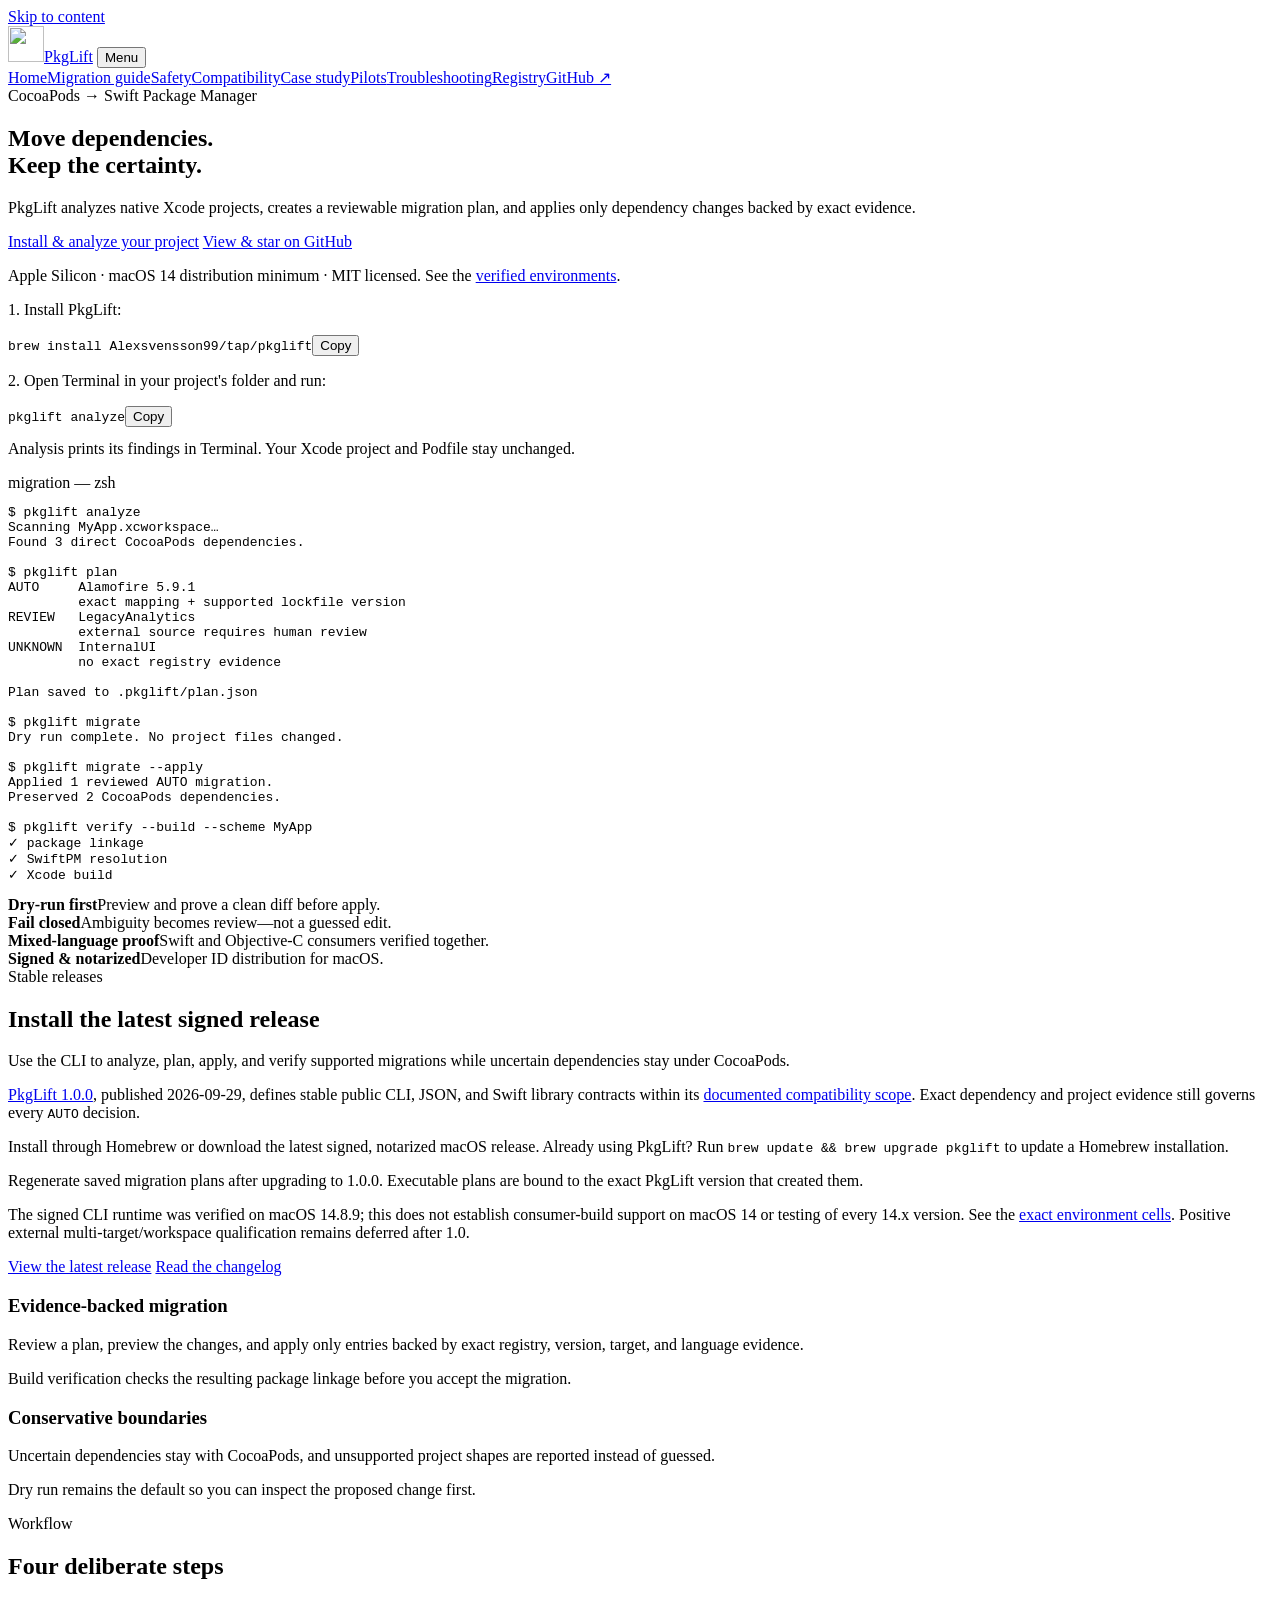
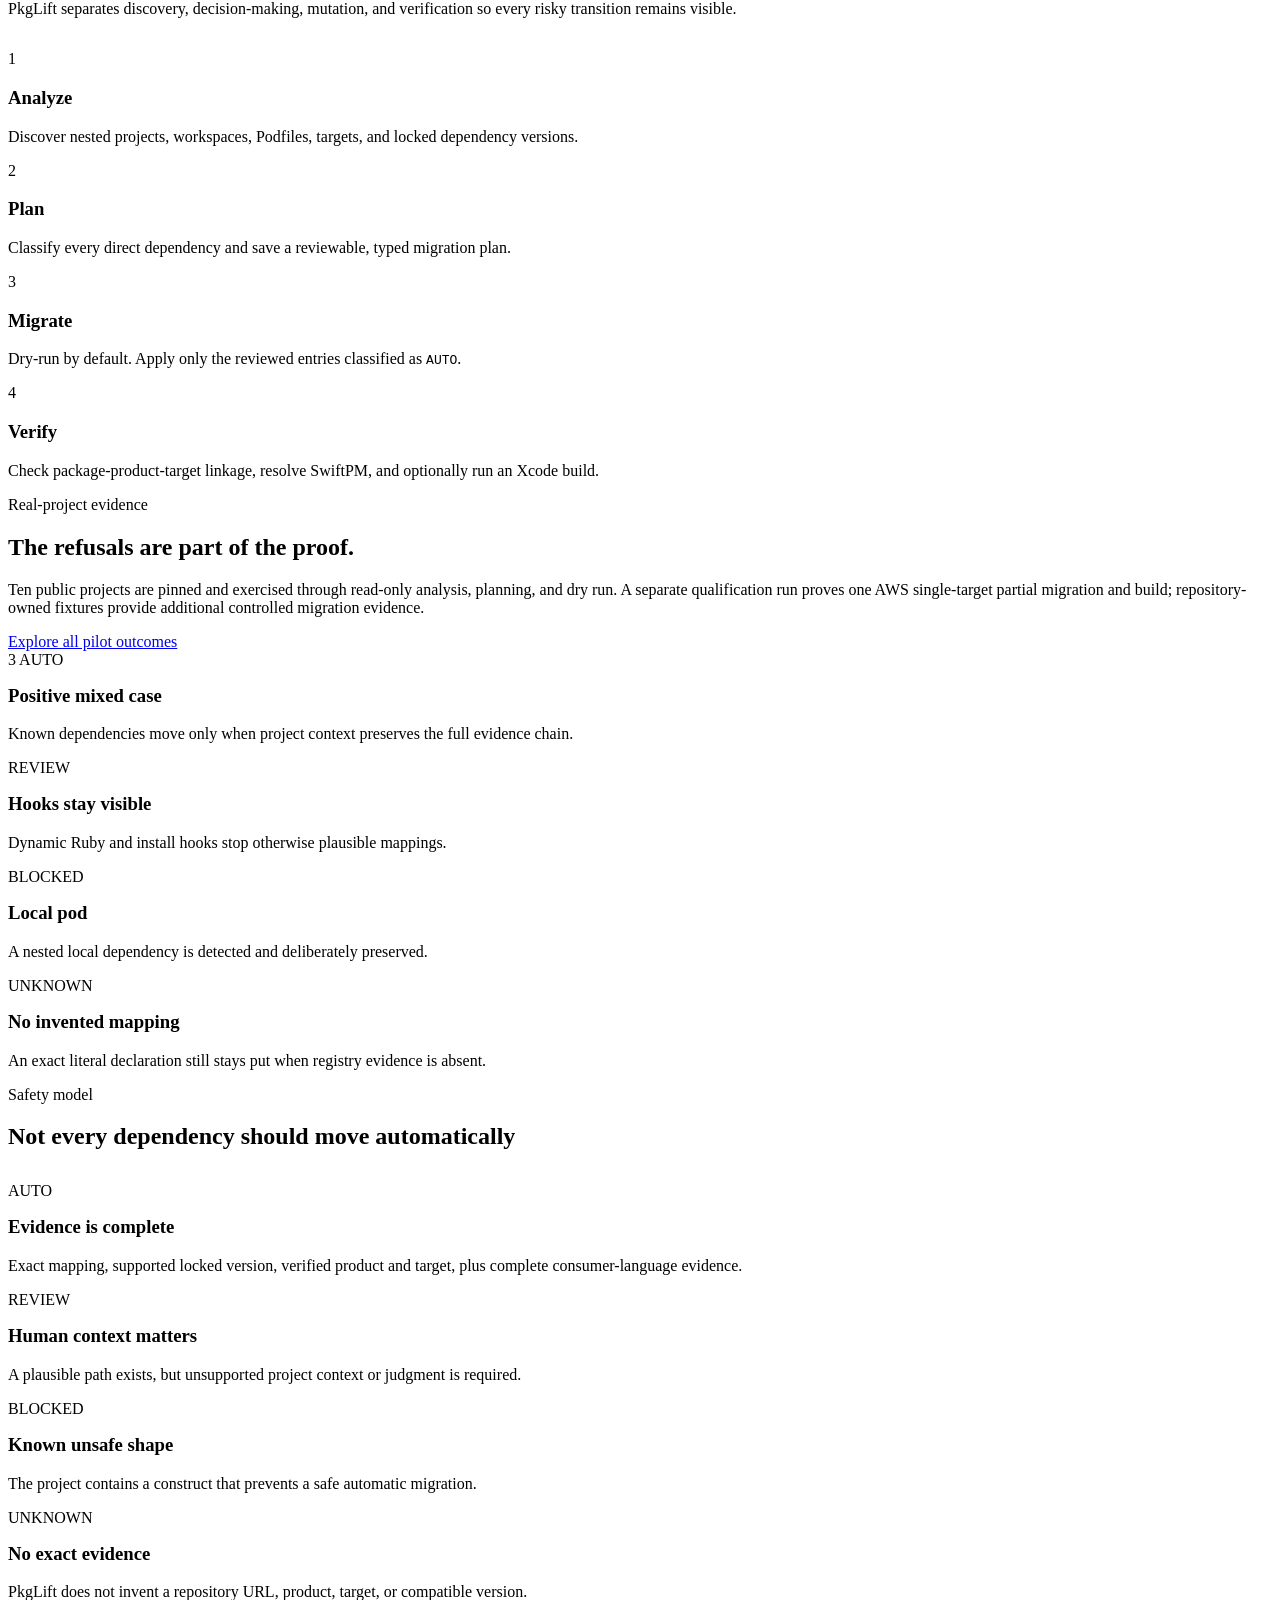
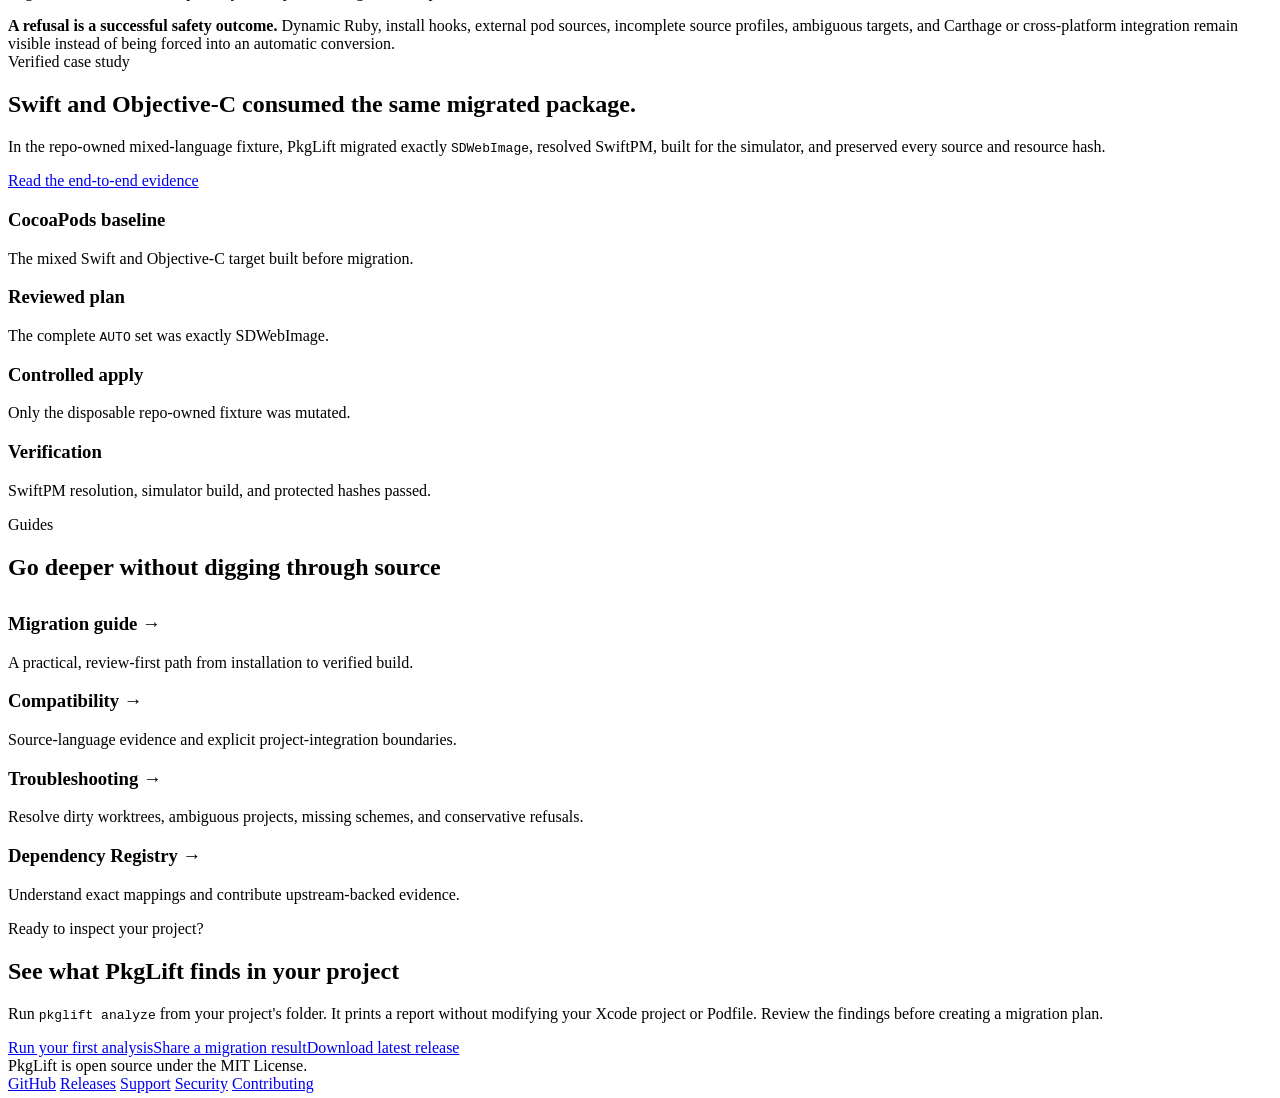
==== commit 662a2d56: "Document verified PkgLift 1.0 release and support evidence" ====
--- a/site/index.html
+++ b/site/index.html
@@ -30,7 +30,7 @@
   "@type": "SoftwareApplication",
   "name": "PkgLift",
   "applicationCategory": "DeveloperApplication",
-  "operatingSystem": "macOS 14 or later on Apple Silicon",
+  "operatingSystem": "macOS 14 or later on Apple Silicon (distribution minimum)",
   "description": "A conservative command-line tool for partial CocoaPods-to-SwiftPM migration in native Xcode projects.",
   "url": "https://www.svensson.design/PkgLift/",
   "downloadUrl": "https://github.com/Alexsvensson99/PkgLift/releases/latest",
@@ -59,7 +59,7 @@
         <a class="button button-primary" href="/PkgLift/cocoapods-to-swiftpm/#install">Install &amp; analyze your project</a>
         <a class="button" href="https://github.com/Alexsvensson99/PkgLift">View &amp; star on GitHub</a>
       </div>
-      <p class="fine-print">Apple Silicon · macOS 14 or later · MIT licensed</p>
+      <p class="fine-print">Apple Silicon · macOS 14 distribution minimum · MIT licensed. See the <a href="https://github.com/Alexsvensson99/PkgLift/blob/main/Documentation/Environments-1.0.md">verified environments</a>.</p>
       <p>1. Install PkgLift:</p>
       <div class="command-card"><code>brew install Alexsvensson99/tap/pkglift</code><button class="copy-button" type="button" data-copy="brew install Alexsvensson99/tap/pkglift" aria-label="Copy install command">Copy</button></div>
       <p style="margin-top:1rem">2. Open Terminal in your project's folder and run:</p>
@@ -110,7 +110,10 @@
       <div class="eyebrow">Stable releases</div>
       <h2 class="anchor-heading" id="latest-release">Install the latest signed release</h2>
       <p class="lead">Use the CLI to analyze, plan, apply, and verify supported migrations while uncertain dependencies stay under CocoaPods.</p>
+      <p><a href="https://github.com/Alexsvensson99/PkgLift/releases/tag/v1.0.0">PkgLift 1.0.0</a>, published 2026-09-29, defines stable public CLI, JSON, and Swift library contracts within its <a href="https://github.com/Alexsvensson99/PkgLift/blob/main/Documentation/Compatibility-1.0.md">documented compatibility scope</a>. Exact dependency and project evidence still governs every <code>AUTO</code> decision.</p>
       <p>Install through Homebrew or download the latest signed, notarized macOS release. Already using PkgLift? Run <code>brew update &amp;&amp; brew upgrade pkglift</code> to update a Homebrew installation.</p>
+      <p>Regenerate saved migration plans after upgrading to 1.0.0. Executable plans are bound to the exact PkgLift version that created them.</p>
+      <p class="subtle">The signed CLI runtime was verified on macOS 14.8.9; this does not establish consumer-build support on macOS 14 or testing of every 14.x version. See the <a href="https://github.com/Alexsvensson99/PkgLift/blob/main/Documentation/Environments-1.0.md">exact environment cells</a>. Positive external multi-target/workspace qualification remains deferred after 1.0.</p>
       <div class="hero-actions">
         <a class="button button-primary" href="https://github.com/Alexsvensson99/PkgLift/releases/latest">View the latest release</a>
         <a class="button" href="https://github.com/Alexsvensson99/PkgLift/blob/main/CHANGELOG.md">Read the changelog</a>
@@ -140,7 +143,7 @@
     <div>
       <div class="eyebrow">Real-project evidence</div>
       <h2>The refusals are part of the proof.</h2>
-      <p class="lead">Ten public projects are pinned and exercised through analysis, planning, and dry run without upstream mutation. Only a separate repo-owned fixture is allowed to reach apply and build verification.</p>
+      <p class="lead">Ten public projects are pinned and exercised through read-only analysis, planning, and dry run. A separate qualification run proves one AWS single-target partial migration and build; repository-owned fixtures provide additional controlled migration evidence.</p>
       <a class="button" href="/PkgLift/pilots/">Explore all pilot outcomes</a>
     </div>
     <div class="grid-2">
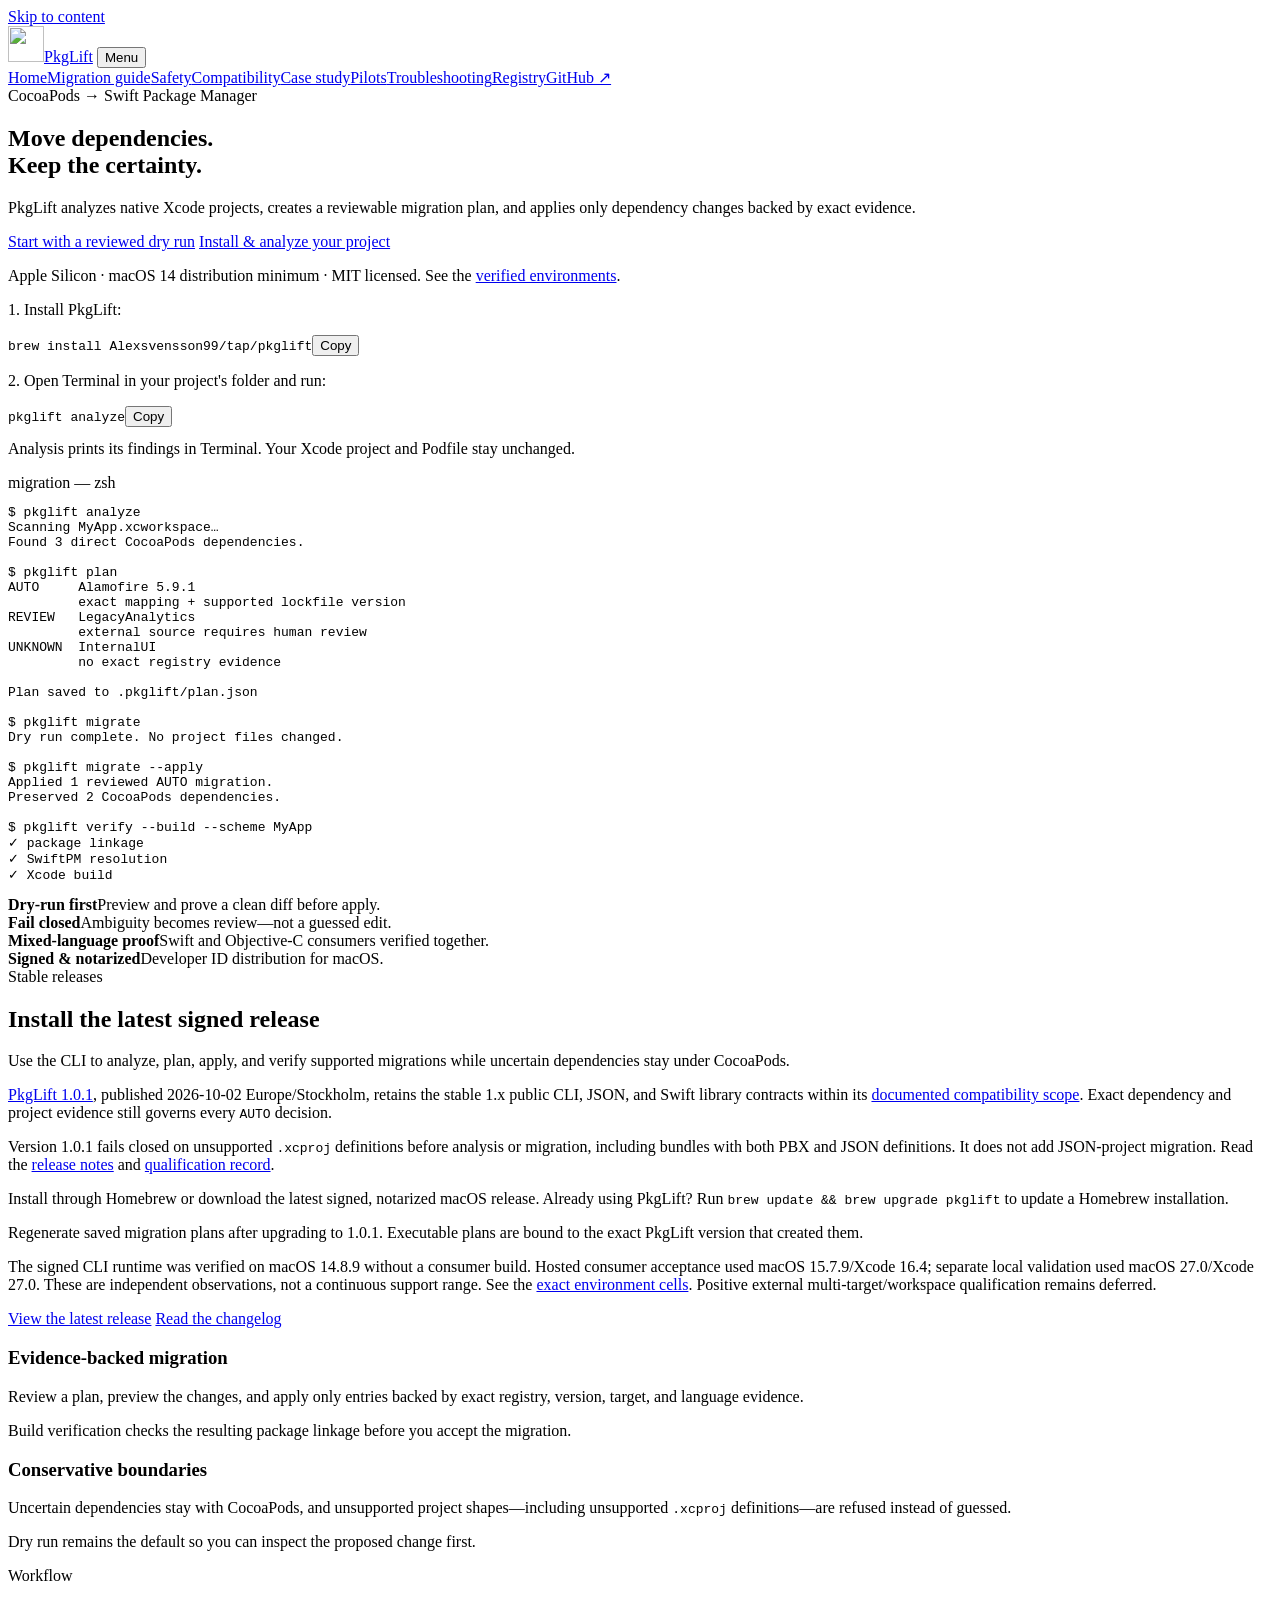
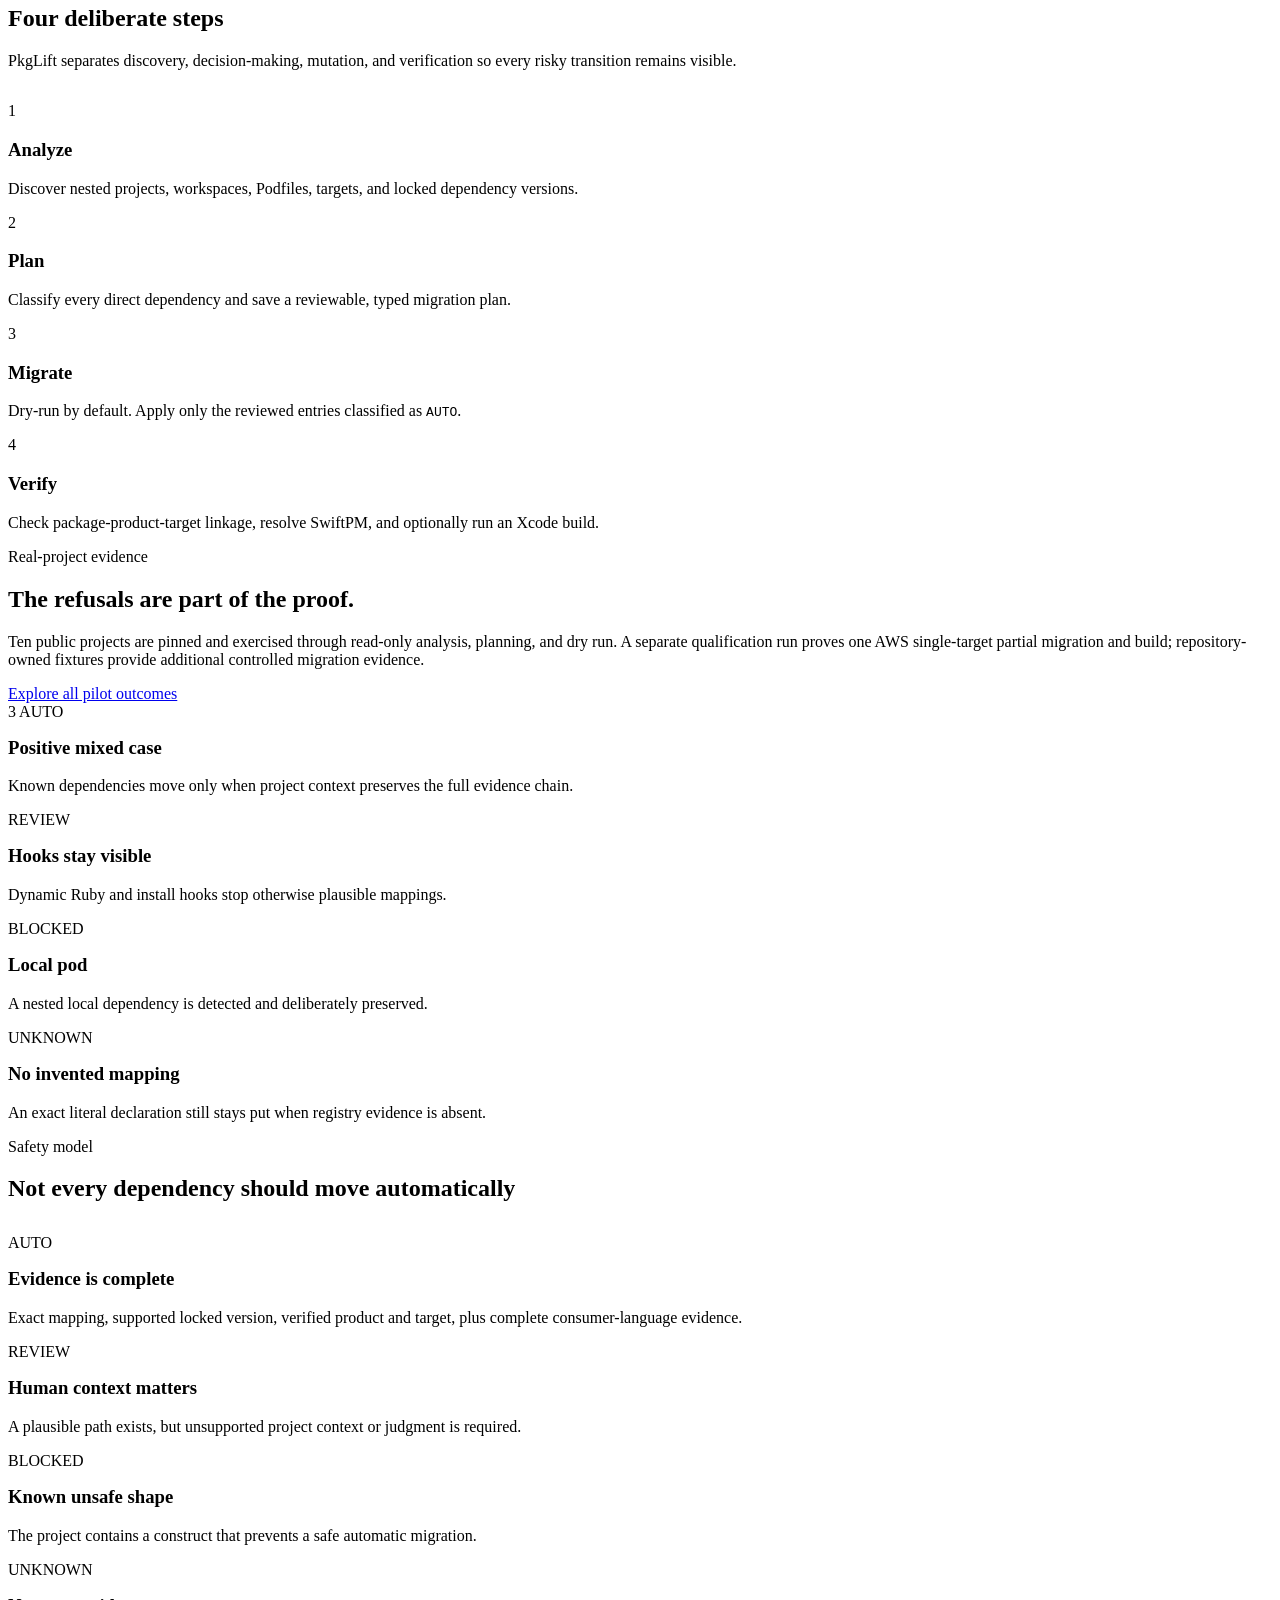
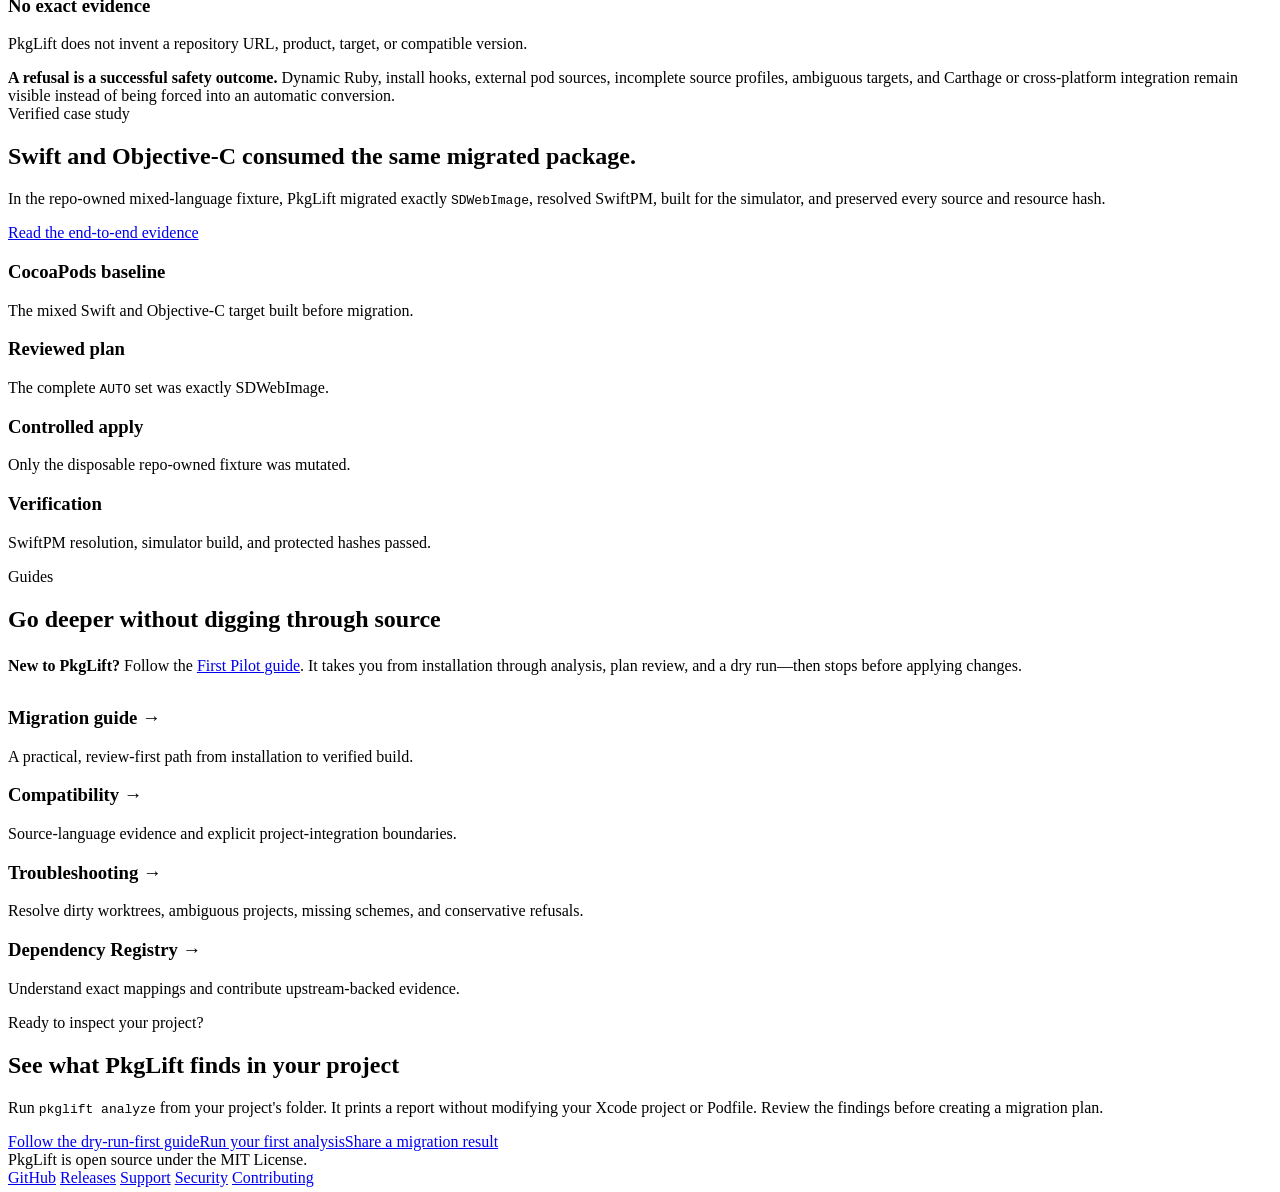
==== commit 57265d87: "docs: update website and verify first pilot for 1.0.1" ====
--- a/site/index.html
+++ b/site/index.html
@@ -56,8 +56,8 @@
       <h1>Move dependencies.<br><span>Keep the certainty.</span></h1>
       <p class="lead">PkgLift analyzes native Xcode projects, creates a reviewable migration plan, and applies only dependency changes backed by exact evidence.</p>
       <div class="hero-actions">
-        <a class="button button-primary" href="/PkgLift/cocoapods-to-swiftpm/#install">Install &amp; analyze your project</a>
-        <a class="button" href="https://github.com/Alexsvensson99/PkgLift">View &amp; star on GitHub</a>
+        <a class="button button-primary" href="https://github.com/Alexsvensson99/PkgLift/blob/main/Documentation/FirstPilot.md">Start with a reviewed dry run</a>
+        <a class="button" href="/PkgLift/cocoapods-to-swiftpm/#install">Install &amp; analyze your project</a>
       </div>
       <p class="fine-print">Apple Silicon · macOS 14 distribution minimum · MIT licensed. See the <a href="https://github.com/Alexsvensson99/PkgLift/blob/main/Documentation/Environments-1.0.md">verified environments</a>.</p>
       <p>1. Install PkgLift:</p>
@@ -110,10 +110,11 @@
       <div class="eyebrow">Stable releases</div>
       <h2 class="anchor-heading" id="latest-release">Install the latest signed release</h2>
       <p class="lead">Use the CLI to analyze, plan, apply, and verify supported migrations while uncertain dependencies stay under CocoaPods.</p>
-      <p><a href="https://github.com/Alexsvensson99/PkgLift/releases/tag/v1.0.0">PkgLift 1.0.0</a>, published 2026-09-29, defines stable public CLI, JSON, and Swift library contracts within its <a href="https://github.com/Alexsvensson99/PkgLift/blob/main/Documentation/Compatibility-1.0.md">documented compatibility scope</a>. Exact dependency and project evidence still governs every <code>AUTO</code> decision.</p>
+      <p><a href="https://github.com/Alexsvensson99/PkgLift/releases/tag/v1.0.1">PkgLift 1.0.1</a>, published 2026-10-02 Europe/Stockholm, retains the stable 1.x public CLI, JSON, and Swift library contracts within its <a href="https://github.com/Alexsvensson99/PkgLift/blob/main/Documentation/Compatibility-1.0.md">documented compatibility scope</a>. Exact dependency and project evidence still governs every <code>AUTO</code> decision.</p>
+      <p>Version 1.0.1 fails closed on unsupported <code>.xcproj</code> definitions before analysis or migration, including bundles with both PBX and JSON definitions. It does not add JSON-project migration. Read the <a href="https://github.com/Alexsvensson99/PkgLift/blob/main/Documentation/ReleaseNotes-1.0.1.md">release notes</a> and <a href="https://github.com/Alexsvensson99/PkgLift/blob/main/Documentation/Qualification-1.0.1.md">qualification record</a>.</p>
       <p>Install through Homebrew or download the latest signed, notarized macOS release. Already using PkgLift? Run <code>brew update &amp;&amp; brew upgrade pkglift</code> to update a Homebrew installation.</p>
-      <p>Regenerate saved migration plans after upgrading to 1.0.0. Executable plans are bound to the exact PkgLift version that created them.</p>
-      <p class="subtle">The signed CLI runtime was verified on macOS 14.8.9; this does not establish consumer-build support on macOS 14 or testing of every 14.x version. See the <a href="https://github.com/Alexsvensson99/PkgLift/blob/main/Documentation/Environments-1.0.md">exact environment cells</a>. Positive external multi-target/workspace qualification remains deferred after 1.0.</p>
+      <p>Regenerate saved migration plans after upgrading to 1.0.1. Executable plans are bound to the exact PkgLift version that created them.</p>
+      <p class="subtle">The signed CLI runtime was verified on macOS 14.8.9 without a consumer build. Hosted consumer acceptance used macOS 15.7.9/Xcode 16.4; separate local validation used macOS 27.0/Xcode 27.0. These are independent observations, not a continuous support range. See the <a href="https://github.com/Alexsvensson99/PkgLift/blob/main/Documentation/Environments-1.0.md">exact environment cells</a>. Positive external multi-target/workspace qualification remains deferred.</p>
       <div class="hero-actions">
         <a class="button button-primary" href="https://github.com/Alexsvensson99/PkgLift/releases/latest">View the latest release</a>
         <a class="button" href="https://github.com/Alexsvensson99/PkgLift/blob/main/CHANGELOG.md">Read the changelog</a>
@@ -121,7 +122,7 @@
     </div>
     <div class="grid-2">
       <div class="card"><h3>Evidence-backed migration</h3><p class="subtle">Review a plan, preview the changes, and apply only entries backed by exact registry, version, target, and language evidence.</p><p class="subtle">Build verification checks the resulting package linkage before you accept the migration.</p></div>
-      <div class="card"><h3>Conservative boundaries</h3><p class="subtle">Uncertain dependencies stay with CocoaPods, and unsupported project shapes are reported instead of guessed.</p><p class="subtle">Dry run remains the default so you can inspect the proposed change first.</p></div>
+      <div class="card"><h3>Conservative boundaries</h3><p class="subtle">Uncertain dependencies stay with CocoaPods, and unsupported project shapes—including unsupported <code>.xcproj</code> definitions—are refused instead of guessed.</p><p class="subtle">Dry run remains the default so you can inspect the proposed change first.</p></div>
     </div>
   </div>
 </section>
@@ -188,6 +189,7 @@
 <section class="section section-border">
   <div class="container">
     <div class="eyebrow">Guides</div><h2>Go deeper without digging through source</h2>
+    <div class="callout" style="margin-top:1.5rem"><strong>New to PkgLift?</strong> Follow the <a href="https://github.com/Alexsvensson99/PkgLift/blob/main/Documentation/FirstPilot.md">First Pilot guide</a>. It takes you from installation through analysis, plan review, and a dry run—then stops before applying changes.</div>
     <div class="grid-4" style="margin-top:2rem">
       <a class="card" href="/PkgLift/cocoapods-to-swiftpm/" style="text-decoration:none;color:inherit"><h3>Migration guide →</h3><p class="subtle">A practical, review-first path from installation to verified build.</p></a>
       <a class="card" href="/PkgLift/compatibility/" style="text-decoration:none;color:inherit"><h3>Compatibility →</h3><p class="subtle">Source-language evidence and explicit project-integration boundaries.</p></a>
@@ -201,7 +203,7 @@
     <div class="eyebrow">Ready to inspect your project?</div>
     <h2>See what PkgLift finds in your project</h2>
     <p class="lead">Run <code>pkglift analyze</code> from your project's folder. It prints a report without modifying your Xcode project or Podfile. Review the findings before creating a migration plan.</p>
-    <div class="hero-actions"><a class="button button-primary" href="/PkgLift/cocoapods-to-swiftpm/#analyze">Run your first analysis</a><a class="button" href="https://github.com/Alexsvensson99/PkgLift/issues/new?template=migration_report.yml">Share a migration result</a><a class="button" href="https://github.com/Alexsvensson99/PkgLift/releases/latest">Download latest release</a></div>
+    <div class="hero-actions"><a class="button button-primary" href="https://github.com/Alexsvensson99/PkgLift/blob/main/Documentation/FirstPilot.md">Follow the dry-run-first guide</a><a class="button" href="/PkgLift/cocoapods-to-swiftpm/#analyze">Run your first analysis</a><a class="button" href="https://github.com/Alexsvensson99/PkgLift/issues/new?template=migration_report.yml">Share a migration result</a></div>
   </div>
 </section>
 </main>
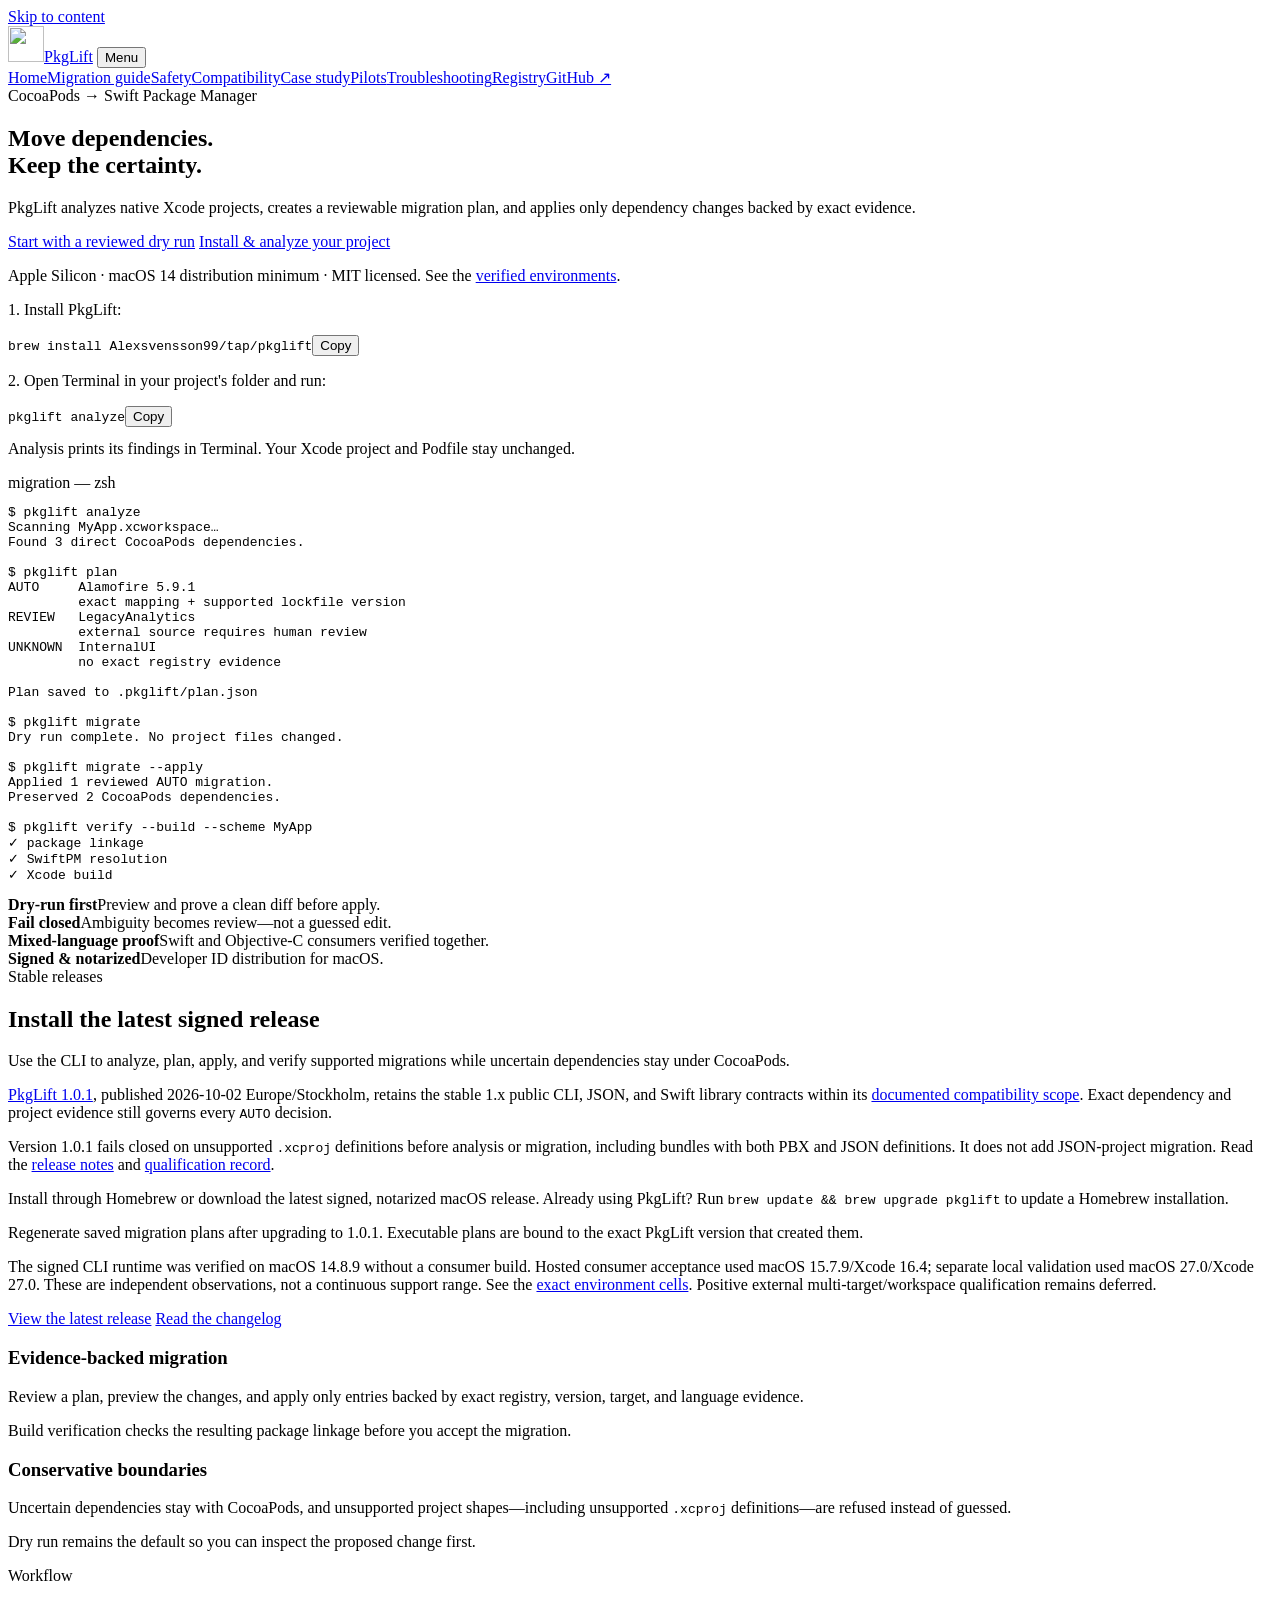
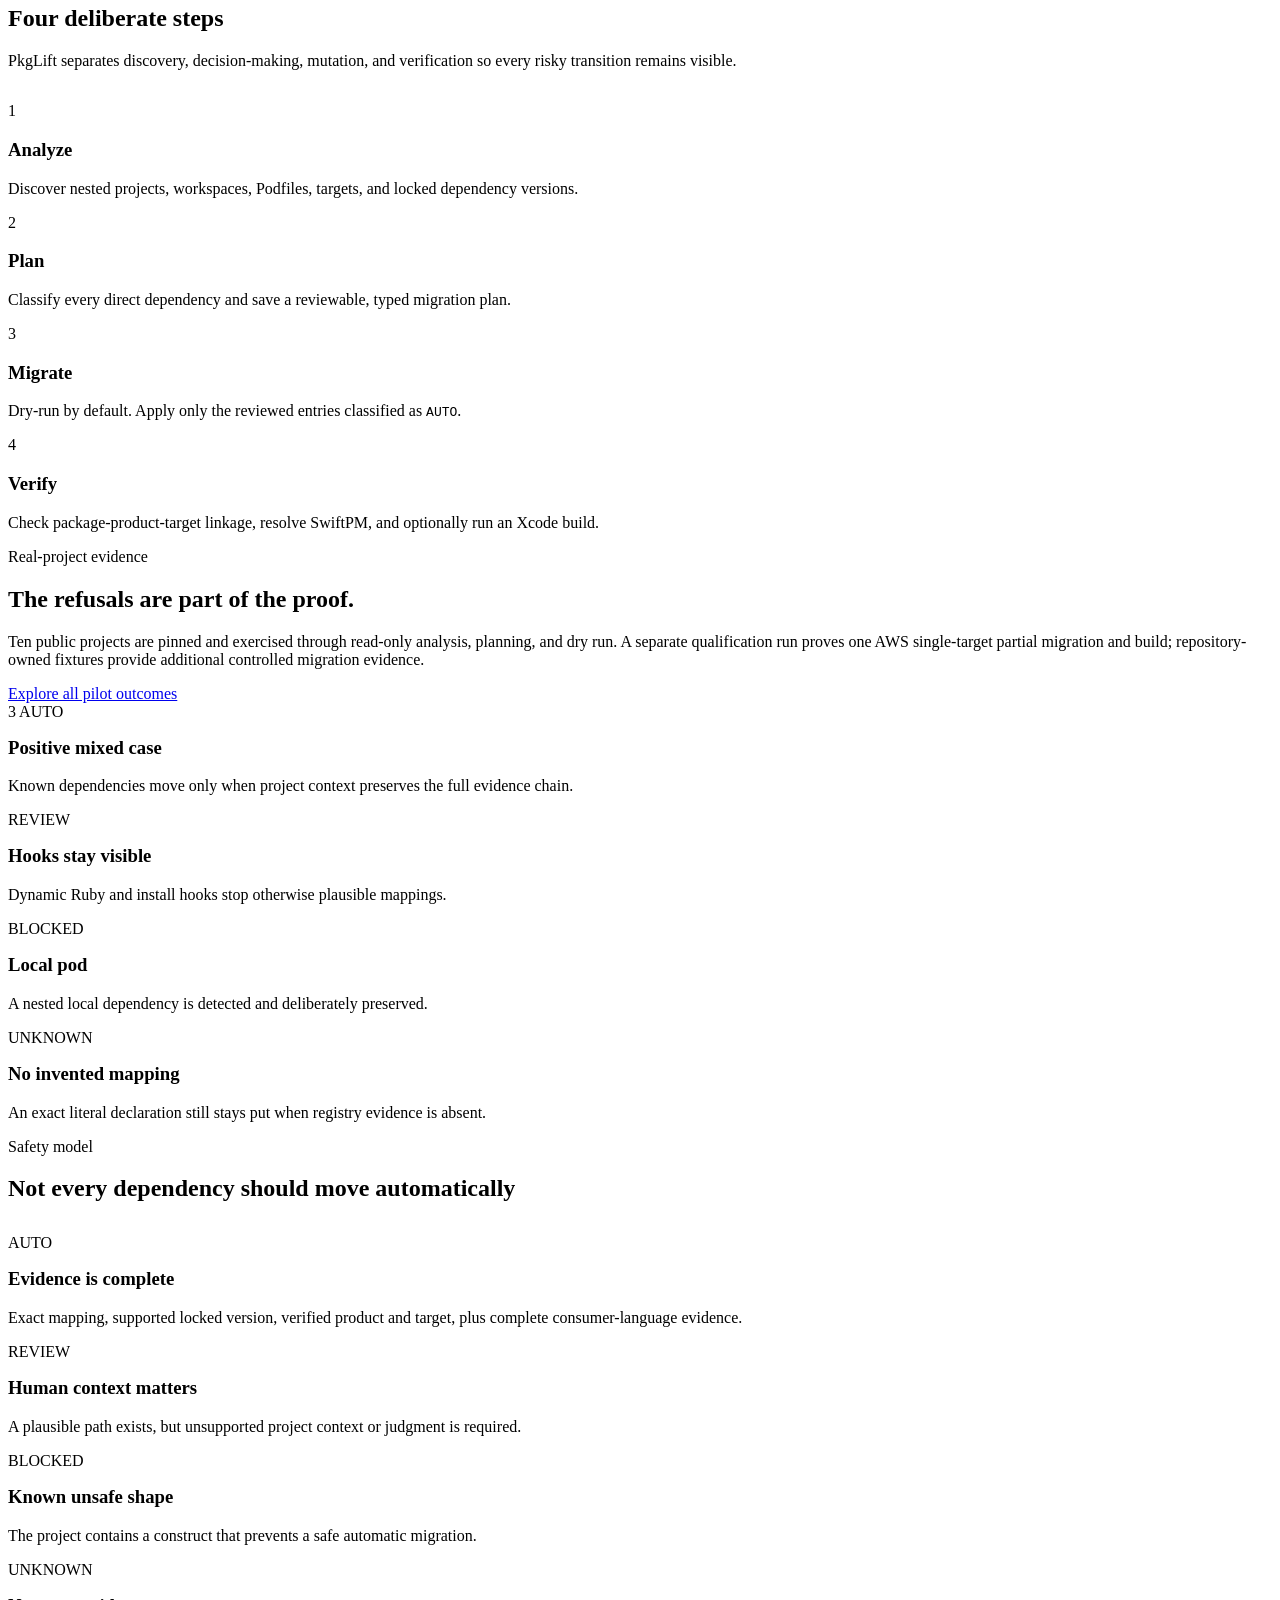
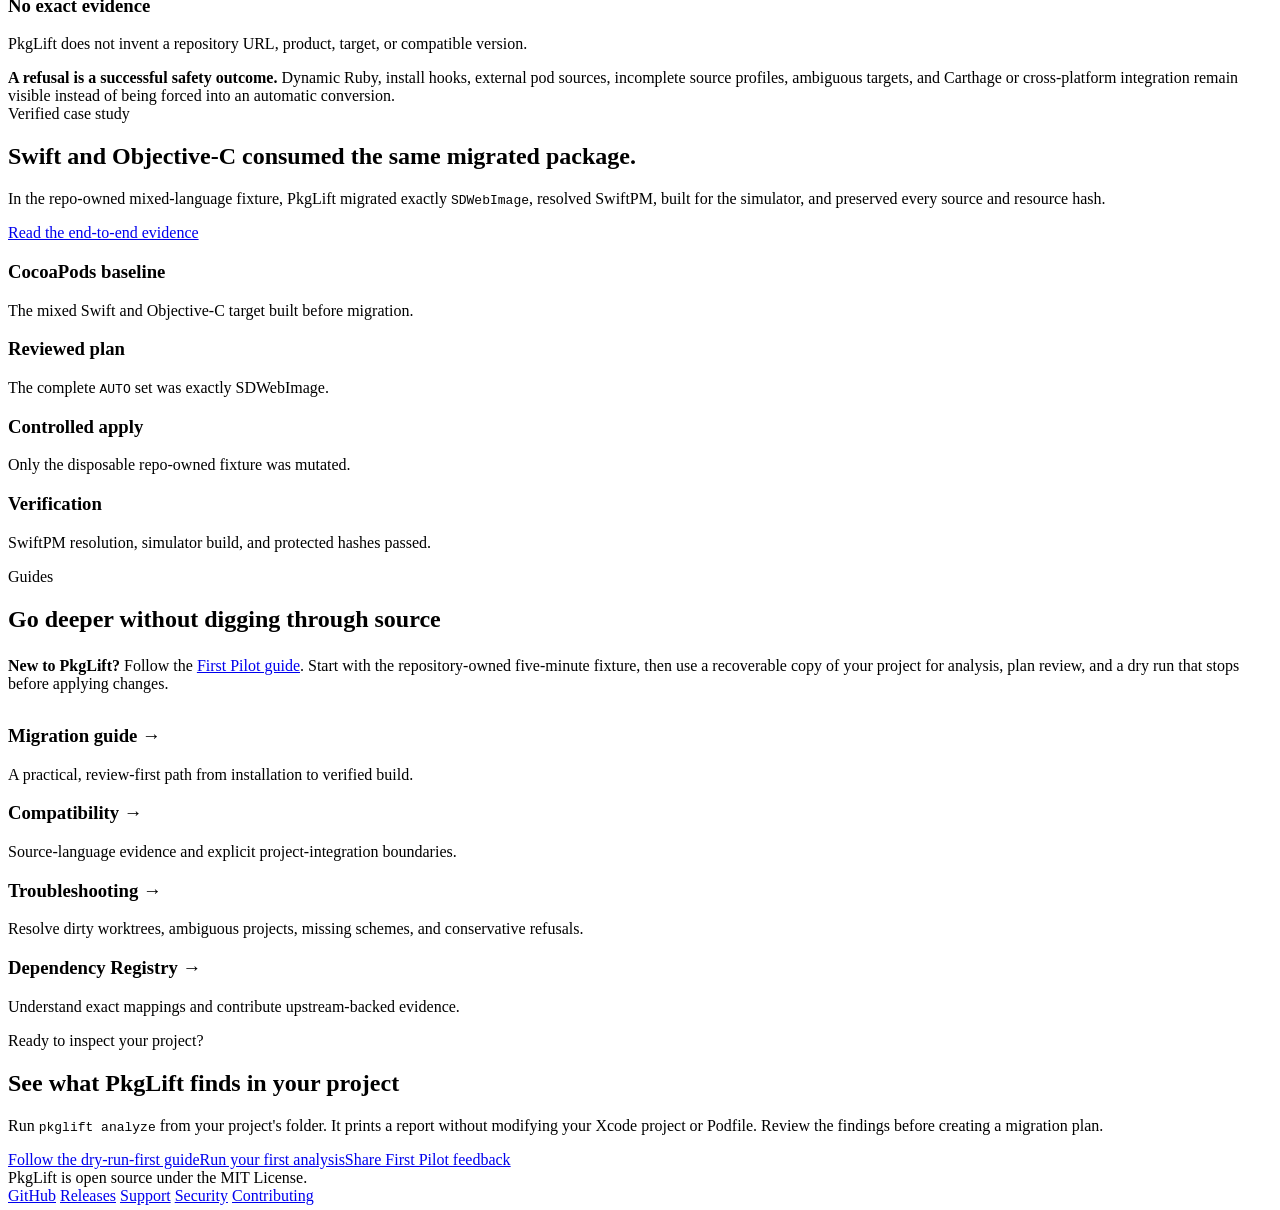
==== commit 1327e63f: "docs: add first-pilot engagement path" ====
--- a/site/index.html
+++ b/site/index.html
@@ -189,7 +189,7 @@
 <section class="section section-border">
   <div class="container">
     <div class="eyebrow">Guides</div><h2>Go deeper without digging through source</h2>
-    <div class="callout" style="margin-top:1.5rem"><strong>New to PkgLift?</strong> Follow the <a href="https://github.com/Alexsvensson99/PkgLift/blob/main/Documentation/FirstPilot.md">First Pilot guide</a>. It takes you from installation through analysis, plan review, and a dry run—then stops before applying changes.</div>
+    <div class="callout" style="margin-top:1.5rem"><strong>New to PkgLift?</strong> Follow the <a href="https://github.com/Alexsvensson99/PkgLift/blob/main/Documentation/FirstPilot.md">First Pilot guide</a>. Start with the repository-owned five-minute fixture, then use a recoverable copy of your project for analysis, plan review, and a dry run that stops before applying changes.</div>
     <div class="grid-4" style="margin-top:2rem">
       <a class="card" href="/PkgLift/cocoapods-to-swiftpm/" style="text-decoration:none;color:inherit"><h3>Migration guide →</h3><p class="subtle">A practical, review-first path from installation to verified build.</p></a>
       <a class="card" href="/PkgLift/compatibility/" style="text-decoration:none;color:inherit"><h3>Compatibility →</h3><p class="subtle">Source-language evidence and explicit project-integration boundaries.</p></a>
@@ -203,7 +203,7 @@
     <div class="eyebrow">Ready to inspect your project?</div>
     <h2>See what PkgLift finds in your project</h2>
     <p class="lead">Run <code>pkglift analyze</code> from your project's folder. It prints a report without modifying your Xcode project or Podfile. Review the findings before creating a migration plan.</p>
-    <div class="hero-actions"><a class="button button-primary" href="https://github.com/Alexsvensson99/PkgLift/blob/main/Documentation/FirstPilot.md">Follow the dry-run-first guide</a><a class="button" href="/PkgLift/cocoapods-to-swiftpm/#analyze">Run your first analysis</a><a class="button" href="https://github.com/Alexsvensson99/PkgLift/issues/new?template=migration_report.yml">Share a migration result</a></div>
+    <div class="hero-actions"><a class="button button-primary" href="https://github.com/Alexsvensson99/PkgLift/blob/main/Documentation/FirstPilot.md">Follow the dry-run-first guide</a><a class="button" href="/PkgLift/cocoapods-to-swiftpm/#analyze">Run your first analysis</a><a class="button" href="https://github.com/Alexsvensson99/PkgLift/issues/new?template=first_pilot_report.yml">Share First Pilot feedback</a></div>
   </div>
 </section>
 </main>
